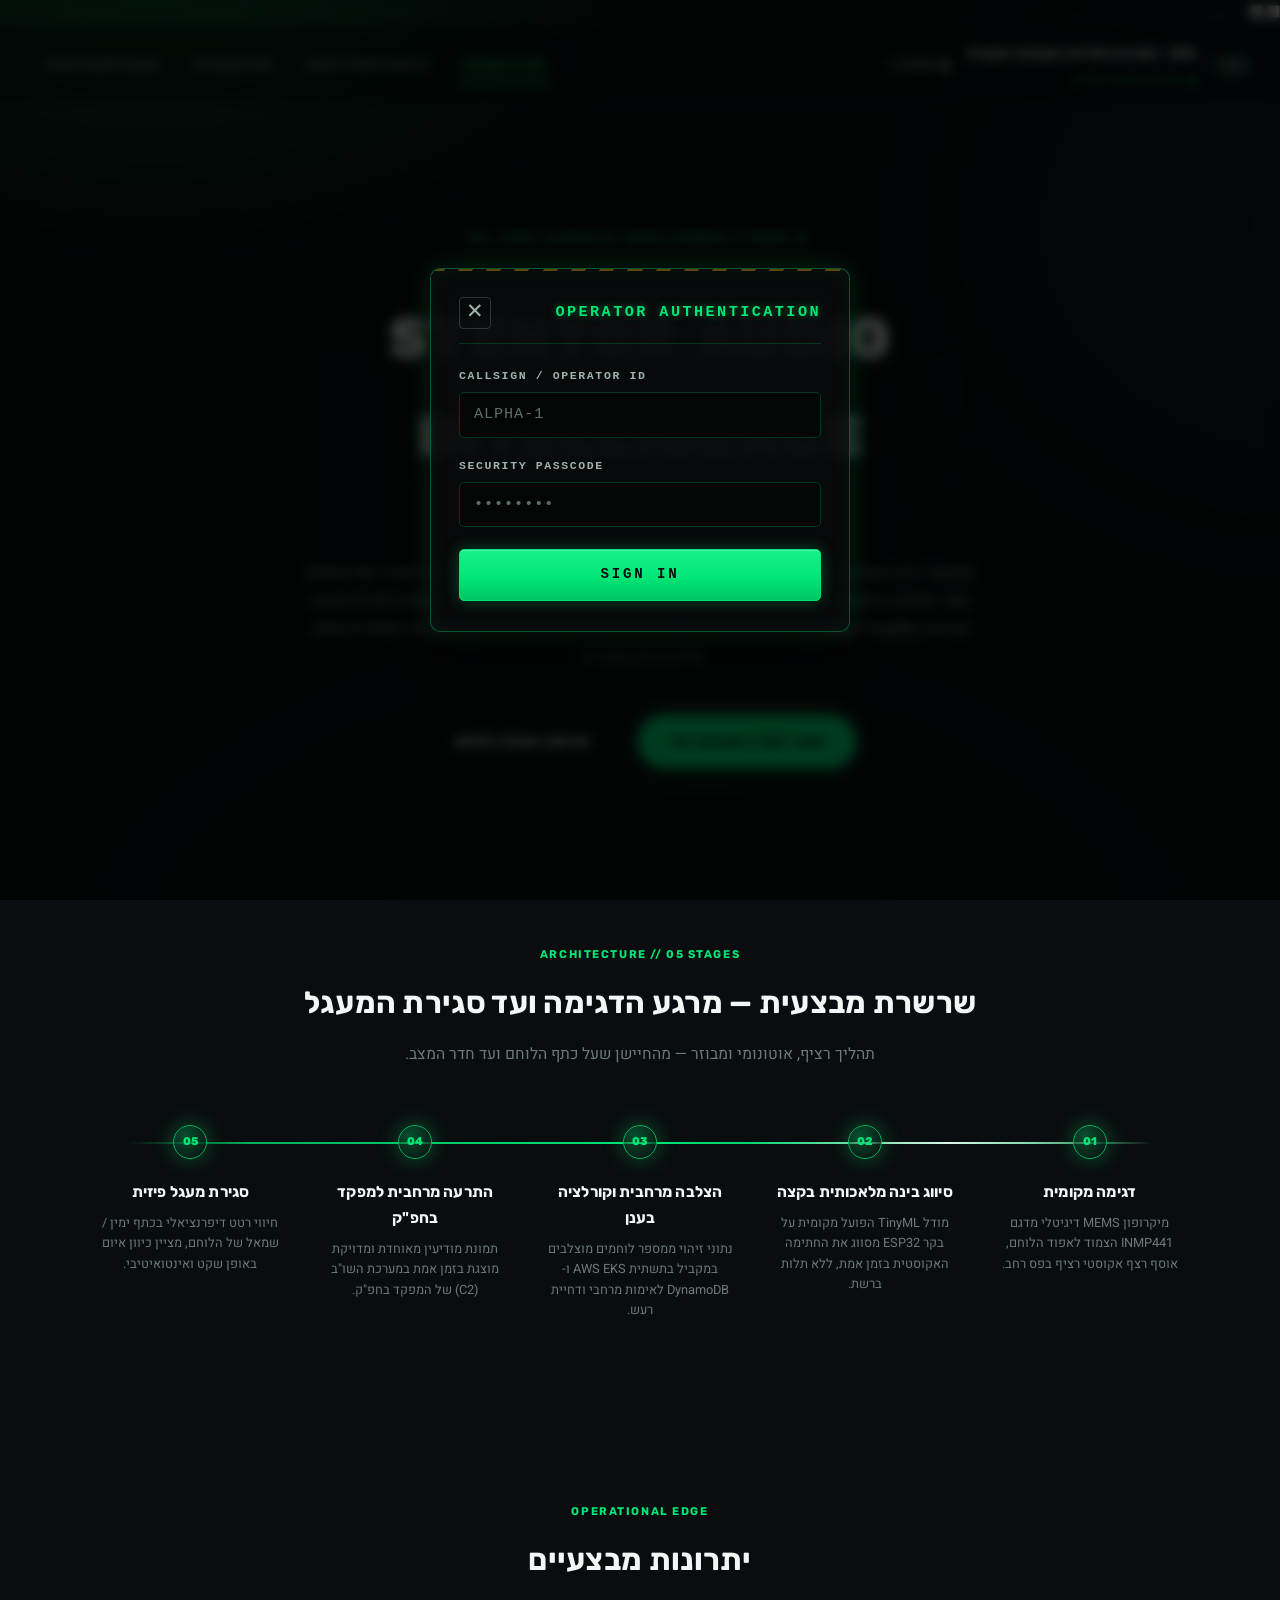
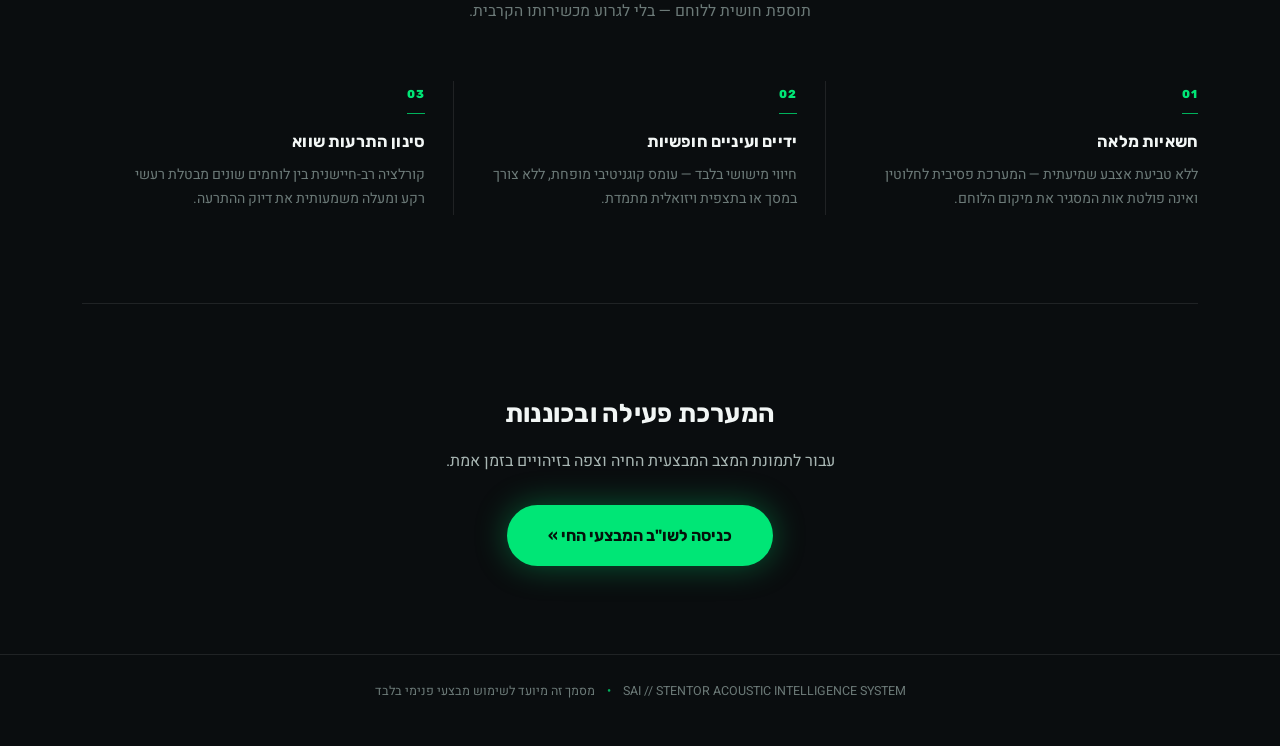
==== index.html @ 7eb7ef3a "Initial commit - SAI-WEB" ====
<!-- הצהרת סוג המסמך: מורה לדפדפן לפרש את הקובץ כ-HTML5 תקני (ולא במצב תאימות ישן) -->
<!DOCTYPE html>
<!-- תגית השורש של הדף: lang="he" מגדיר שפה עברית, dir="rtl" מגדיר כיוון כתיבה מימין לשמאל -->
<html lang="he" dir="rtl">
<!-- פתיחת ראש המסמך: מידע על הדף שאינו מוצג ישירות (קידוד, כותרת, גופנים, עיצוב) -->
<head>
<!-- קידוד תווים UTF-8: מאפשר הצגה תקינה של עברית ותווים מיוחדים -->
<meta charset="UTF-8">
<!-- התאמה למובייל: רוחב הדף שווה לרוחב המסך, ללא הגדלה ראשונית -->
<meta name="viewport" content="width=device-width, initial-scale=1.0">
<!-- כותרת הדף שמופיעה בלשונית הדפדפן -->
<title>SAI — מערכת מודיעין אקוסטי טקטית</title>
<!-- חיבור מוקדם לשרת הגופנים של גוגל: מקצר את זמן טעינת הגופנים -->
<link rel="preconnect" href="https://fonts.googleapis.com">
<!-- חיבור מוקדם לשרת קבצי הגופנים עצמם (crossorigin נדרש לגופנים) -->
<link rel="preconnect" href="https://fonts.gstatic.com" crossorigin>
<!-- טעינת הגופנים Heebo ו-Rubik במשקלים שונים מ-Google Fonts -->
<link href="https://fonts.googleapis.com/css2?family=Heebo:wght@300;400;500;700;900&family=Rubik:wght@400;500;600;700;900&display=swap" rel="stylesheet">
<!-- קישור לגיליון העיצוב הייעודי של עמוד סקירת המערכת -->
<link rel="stylesheet" href="style-index.css">
<!-- קישור לגיליון העיצוב של חלון ההתחברות (HTML ו-CSS בלבד, ללא JavaScript) -->
<link rel="stylesheet" href="style-login.css">
<!-- סגירת ראש המסמך -->
</head>
<!-- פתיחת גוף המסמך: כל התוכן הגלוי של הדף -->
<body>

<!-- תיבת הסימון המוסתרת שמחזיקה את מצב החלון; חייבת להיות ילד ישיר של body ולפני הסרגל והחלון כדי שסלקטור ~ יעבוד -->
<input type="checkbox" id="modal-toggle" class="modal-toggle" aria-label="פתיחה וסגירה של חלון אימות מפעיל">
<!-- תיבת סימון מוסתרת שנייה: מצב "מחובר"; SIGN IN מסמן אותה, וה-CSS מסתיר את החלון ואת LOGIN ומציג את תג המפעיל -->
<input type="checkbox" id="auth-state" class="auth-state" tabindex="-1" aria-hidden="true">

<!-- סרגל הפיקוד העליון: כותרת האתר עם הלוגו והניווט הראשי -->
<header class="cmd-bar">
  <!-- אזור המיתוג: לוגו ושם המערכת -->
  <div class="cmd-brand">
    <!-- תמונת הלוגו של המערכת; alt מתאר את התמונה לקוראי מסך -->
    <img src="assets/logo.png" alt="סמל SAI" class="cmd-logo">
    <!-- מעטפת הטקסט שליד הלוגו: שם המערכת ושורת הסטטוס -->
    <div class="cmd-brand-text">
      <!-- שם המערכת המלא בסרגל העליון -->
      <span class="cmd-title">SAI - מערכת מודיעין אקוסטי טקטית</span>
      <!-- שורת סטטוס המערכת: נקודה מהבהבת וטקסט מצב -->
      <span class="cmd-status">
        <!-- נקודה ירוקה מהבהבת שמסמלת מערכת פעילה; aria-hidden מסתיר אותה מקוראי מסך כי היא קישוטית -->
        <span class="pulse-dot" aria-hidden="true"></span>
        <!-- טקסט מצב המערכת שמוצג ליד הנקודה -->
        מערכת מבצעית פעילה
      <!-- סגירת שורת הסטטוס -->
      </span>
    <!-- סגירת מעטפת הטקסט -->
    </div>
    <!-- כפתור LOGIN: תווית שמקושרת לתיבת הסימון — ממוקם באזור המיתוג, משמאל ללוגו ולשם המערכת; לחיצה עליה פותחת את החלון -->
    <label for="modal-toggle" class="nav-login-btn">
      <!-- אייקון הפעלה קישוטי; מוסתר מקוראי מסך -->
      <span aria-hidden="true">◉</span>
      <!-- טקסט הכפתור -->
      LOGIN
    <!-- סגירת כפתור LOGIN -->
    </label>
    <!-- תג המפעיל המחובר: מוסתר כברירת מחדל ומוצג ב-CSS רק כש-auth-state מסומנת (אחרי SIGN IN) -->
    <span class="operator-badge"></span>
  <!-- סגירת אזור המיתוג -->
  </div>

  <!-- הניווט הראשי בין עמודי האתר; aria-label נותן לו שם לקוראי מסך -->
  <nav class="cmd-nav" aria-label="ניווט ראשי">
    <!-- קישור לעמוד סקירת המערכת; active ו-aria-current מסמנים שזה העמוד הנוכחי -->
    <a href="index.html" class="nav-link active" aria-current="page">סקירת מערכת</a>
    <!-- קישור לעמוד הוראות ההפעלה ללוחם -->
    <a href="field-manual.html" class="nav-link">הוראות הפעלה ללוחם</a>
    <!-- קישור לעמוד השו"ב המבצעי החי -->
    <a href="live-c2.html" class="nav-link">שו"ב מבצעי חי</a>
    <!-- קישור לעמוד התחקור ויומן האירועים -->
    <a href="debrief.html" class="nav-link">תחקור ויומן אירועים</a>
  <!-- סגירת הניווט הראשי -->
  </nav>
<!-- סגירת סרגל הפיקוד העליון -->
</header>

<!-- פתיחת התוכן המרכזי של העמוד -->
<main>

  <!-- אזור ההירו (הפתיחה): רקע גרדיאנט אמביינטי עם כותרת ראשית ותיאור המערכת -->
  <section class="hero">
    <!-- תגית טכנית קטנה מעל הכותרת: מסווגת את המערכת כמודיעין אקוסטי צבאי -->
    <div class="hero-tag">MIL-SPEC ACOUSTIC INTELLIGENCE // EDGE-AI</div>
    <!-- הכותרת הראשית של העמוד; הנקודה עטופה ב-span כדי לצבוע אותה בצבע הדגשה -->
    <h1 class="hero-title">STENTOR<span class="hero-title-accent">.</span>AUDIO INTELLIGENCE</h1>
    <!-- סיסמת המערכת מתחת לכותרת -->
    <p class="hero-motto">Sound Intelligence. Tactical Edge.</p>
    <!-- פסקת תיאור המערכת -->
    <p class="hero-desc">
      <!-- שורה ראשונה בתיאור: מה המערכת ומה היא מזהה -->
      סטנטור הינה מערכת מודיעין אקוסטי טקטית המותקנת על ציוד הלוחם, המבצעת זיהוי פסיבי של איומים חסרי חתימה אלקטרונית —
      <!-- שורה שנייה בתיאור: סוג האיום (רחפנים) והטכנולוגיה (TinyML) -->
      כלי טיס בלתי מאוישים (רחפנים / UAV) — באמצעות רשתות למידת מכונה זעירות (Edge TinyML) הפועלות בזמן אמת
      <!-- שורה שלישית בתיאור: יתרונות הפעולה העצמאית והחשאית -->
      ישירות על אפוד הלוחם, ללא תלות בקליטה סלולרית וללא פליטת אות מסגירה.
    <!-- סגירת פסקת התיאור -->
    </p>
    <!-- מעטפת כפתורי הפעולה של אזור ההירו -->
    <div class="hero-actions">
      <!-- כפתור ראשי: מעבר לעמוד השו"ב המבצעי החי -->
      <a href="live-c2.html" class="btn btn-primary">מעבר לשו"ב המבצעי החי</a>
      <!-- כפתור משני (שקוף): מעבר להוראות ההפעלה ללוחם -->
      <a href="field-manual.html" class="btn btn-ghost">הוראות הפעלה ללוחם</a>
    <!-- סגירת מעטפת הכפתורים -->
    </div>
  <!-- סגירת אזור ההירו -->
  </section>

  <!-- שרשרת מבצעית: ציר זרימה רציף של חמשת שלבי פעולת המערכת -->
  <section class="section pipeline-section">
    <!-- ראש המקטע: תווית, כותרת ותת-כותרת -->
    <div class="section-head">
      <!-- תווית טכנית קטנה מעל כותרת המקטע -->
      <span class="section-kicker">ARCHITECTURE // 05 STAGES</span>
      <!-- כותרת המקטע -->
      <h2 class="section-title">שרשרת מבצעית — מרגע הדגימה ועד סגירת המעגל</h2>
      <!-- תת-כותרת שמסבירה את מהות התהליך -->
      <p class="section-sub">תהליך רציף, אוטונומי ומבוזר — מהחיישן שעל כתף הלוחם ועד חדר המצב.</p>
    <!-- סגירת ראש המקטע -->
    </div>

    <!-- רשימה ממוספרת של השלבים, מעוצבת כסרט (ribbon) רציף -->
    <ol class="ribbon">
      <!-- קו הציר שעובר מאחורי כל השלבים; קישוטי ולכן מוסתר מקוראי מסך -->
      <span class="ribbon-line" aria-hidden="true"></span>

      <!-- שלב 1 בשרשרת -->
      <li class="stage">
        <!-- עיגול הצומת על הציר ובתוכו מספר השלב -->
        <span class="stage-node"><span class="stage-num">01</span></span>
        <!-- כותרת שלב 1 -->
        <h3 class="stage-title">דגימה מקומית</h3>
        <!-- תיאור שלב 1: קליטת הקול במיקרופון -->
        <p class="stage-desc">מיקרופון MEMS דיגיטלי מדגם INMP441 הצמוד לאפוד הלוחם, אוסף רצף אקוסטי רציף בפס רחב.</p>
      <!-- סגירת שלב 1 -->
      </li>

      <!-- שלב 2 בשרשרת -->
      <li class="stage">
        <!-- עיגול הצומת על הציר ובתוכו מספר השלב -->
        <span class="stage-node"><span class="stage-num">02</span></span>
        <!-- כותרת שלב 2 -->
        <h3 class="stage-title">סיווג בינה מלאכותית בקצה</h3>
        <!-- תיאור שלב 2: סיווג הקול על הבקר -->
        <p class="stage-desc">מודל TinyML הפועל מקומית על בקר ESP32 מסווג את החתימה האקוסטית בזמן אמת, ללא תלות ברשת.</p>
      <!-- סגירת שלב 2 -->
      </li>

      <!-- שלב 3 בשרשרת -->
      <li class="stage">
        <!-- עיגול הצומת על הציר ובתוכו מספר השלב -->
        <span class="stage-node"><span class="stage-num">03</span></span>
        <!-- כותרת שלב 3 -->
        <h3 class="stage-title">הצלבה מרחבית וקורלציה בענן</h3>
        <!-- תיאור שלב 3: הצלבת זיהויים מכמה לוחמים בענן -->
        <p class="stage-desc">נתוני זיהוי ממספר לוחמים מוצלבים במקביל בתשתית AWS EKS ו-DynamoDB לאימות מרחבי ודחיית רעש.</p>
      <!-- סגירת שלב 3 -->
      </li>

      <!-- שלב 4 בשרשרת -->
      <li class="stage">
        <!-- עיגול הצומת על הציר ובתוכו מספר השלב -->
        <span class="stage-node"><span class="stage-num">04</span></span>
        <!-- כותרת שלב 4 -->
        <h3 class="stage-title">התרעה מרחבית למפקד בחפ"ק</h3>
        <!-- תיאור שלב 4: הצגת התמונה במערכת השו"ב -->
        <p class="stage-desc">תמונת מודיעין מאוחדת ומדויקת מוצגת בזמן אמת במערכת השו"ב (C2) של המפקד בחפ"ק.</p>
      <!-- סגירת שלב 4 -->
      </li>

      <!-- שלב 5 בשרשרת -->
      <li class="stage">
        <!-- עיגול הצומת על הציר ובתוכו מספר השלב -->
        <span class="stage-node"><span class="stage-num">05</span></span>
        <!-- כותרת שלב 5 -->
        <h3 class="stage-title">סגירת מעגל פיזית</h3>
        <!-- תיאור שלב 5: התרעת רטט לכתף הלוחם -->
        <p class="stage-desc">חיווי רטט דיפרנציאלי בכתף ימין / שמאל של הלוחם, מציין כיוון איום באופן שקט ואינטואיטיבי.</p>
      <!-- סגירת שלב 5 -->
      </li>
    <!-- סגירת רשימת השלבים -->
    </ol>
  <!-- סגירת מקטע השרשרת המבצעית -->
  </section>

  <!-- יתרונות מבצעיים: רשימה רציפה עם קווי הפרדה, ללא כרטיסיות סגורות -->
  <section class="section advantages-section">
    <!-- ראש המקטע: תווית, כותרת ותת-כותרת -->
    <div class="section-head">
      <!-- תווית טכנית קטנה מעל כותרת המקטע -->
      <span class="section-kicker">OPERATIONAL EDGE</span>
      <!-- כותרת המקטע -->
      <h2 class="section-title">יתרונות מבצעיים</h2>
      <!-- תת-כותרת המקטע -->
      <p class="section-sub">תוספת חושית ללוחם — בלי לגרוע מכשירותו הקרבית.</p>
    <!-- סגירת ראש המקטע -->
    </div>

    <!-- רשימת היתרונות (לא ממוספרת) -->
    <ul class="adv-list">
      <!-- יתרון 1 -->
      <li class="adv-item">
        <!-- מספר היתרון כסימון חזותי; קישוטי ולכן מוסתר מקוראי מסך -->
        <span class="adv-mark" aria-hidden="true">01</span>
        <!-- מעטפת הטקסט של היתרון -->
        <div class="adv-copy">
          <!-- כותרת יתרון 1 -->
          <h3>חשאיות מלאה</h3>
          <!-- הסבר יתרון 1 -->
          <p>ללא טביעת אצבע שמיעתית — המערכת פסיבית לחלוטין ואינה פולטת אות המסגיר את מיקום הלוחם.</p>
        <!-- סגירת מעטפת הטקסט -->
        </div>
      <!-- סגירת יתרון 1 -->
      </li>

      <!-- יתרון 2 -->
      <li class="adv-item">
        <!-- מספר היתרון כסימון חזותי; קישוטי ולכן מוסתר מקוראי מסך -->
        <span class="adv-mark" aria-hidden="true">02</span>
        <!-- מעטפת הטקסט של היתרון -->
        <div class="adv-copy">
          <!-- כותרת יתרון 2 -->
          <h3>ידיים ועיניים חופשיות</h3>
          <!-- הסבר יתרון 2 -->
          <p>חיווי מישושי בלבד — עומס קוגניטיבי מופחת, ללא צורך במסך או בתצפית ויזואלית מתמדת.</p>
        <!-- סגירת מעטפת הטקסט -->
        </div>
      <!-- סגירת יתרון 2 -->
      </li>

      <!-- יתרון 3 -->
      <li class="adv-item">
        <!-- מספר היתרון כסימון חזותי; קישוטי ולכן מוסתר מקוראי מסך -->
        <span class="adv-mark" aria-hidden="true">03</span>
        <!-- מעטפת הטקסט של היתרון -->
        <div class="adv-copy">
          <!-- כותרת יתרון 3 -->
          <h3>סינון התרעות שווא</h3>
          <!-- הסבר יתרון 3 -->
          <p>קורלציה רב-חיישנית בין לוחמים שונים מבטלת רעשי רקע ומעלה משמעותית את דיוק ההתרעה.</p>
        <!-- סגירת מעטפת הטקסט -->
        </div>
      <!-- סגירת יתרון 3 -->
      </li>
    <!-- סגירת רשימת היתרונות -->
    </ul>
  <!-- סגירת מקטע היתרונות -->
  </section>

  <!-- קריאה לפעולה: ללא תיבה כבדה, רק קו זוהר ומעבר רציף -->
  <section class="section cta-section">
    <!-- מעטפת פנימית שממרכזת את תוכן הקריאה לפעולה -->
    <div class="cta-inner">
      <!-- כותרת הקריאה לפעולה -->
      <h2 class="cta-title">המערכת פעילה ובכוננות</h2>
      <!-- טקסט הסבר קצר מתחת לכותרת -->
      <p class="cta-desc">עבור לתמונת המצב המבצעית החיה וצפה בזיהויים בזמן אמת.</p>
      <!-- כפתור בולט שמוביל לעמוד השו"ב המבצעי החי -->
      <a href="live-c2.html" class="btn btn-cta">כניסה לשו"ב המבצעי החי »</a>
    <!-- סגירת המעטפת הפנימית -->
    </div>
  <!-- סגירת מקטע הקריאה לפעולה -->
  </section>

<!-- סגירת התוכן המרכזי -->
</main>

<!-- כותרת תחתונה של הדף: שם המערכת והערת סיווג -->
<footer class="cmd-footer">
  <!-- שם המערכת המלא באנגלית -->
  <span>SAI // STENTOR ACOUSTIC INTELLIGENCE SYSTEM</span>
  <!-- נקודת הפרדה חזותית בין שני הטקסטים -->
  <span class="footer-dot">•</span>
  <!-- הערת סיווג: שימוש פנימי בלבד -->
  <span>מסמך זה מיועד לשימוש מבצעי פנימי בלבד</span>
<!-- סגירת הכותרת התחתונה -->
</footer>

<!-- מעטפת החלון: מוסתרת ב-CSS, ומוצגת רק כשתיבת הסימון מסומנת -->
<div class="modal-overlay">
  <!-- רקע מטושטש לחיץ: תווית שמכסה את כל המסך — לחיצה עליה מבטלת את הסימון וסוגרת את החלון -->
  <label for="modal-toggle" class="modal-backdrop" aria-hidden="true"></label>
  <!-- תיבת הדיאלוג עצמה; role ו-aria-modal מסמנים אותה כחלון דו-שיח, aria-labelledby מקשר לכותרת -->
  <section class="modal-box" role="dialog" aria-modal="true" aria-labelledby="login-modal-title">
    <!-- ראש החלון: כותרת וכפתור סגירה באותה שורה -->
    <header class="modal-header">
      <!-- כותרת החלון -->
      <h2 id="login-modal-title" class="modal-title">OPERATOR AUTHENTICATION</h2>
      <!-- כפתור הסגירה ✕: תווית שמבטלת את סימון התיבה וכך סוגרת את החלון -->
      <label for="modal-toggle" class="modal-close" title="Close" aria-label="Close">✕</label>
    <!-- סגירת ראש החלון -->
    </header>
    <!-- טופס ההתחברות: אין בו כפתור submit, ולכן Enter לא שולח אותו והדף לא נטען מחדש -->
    <form class="modal-form" autocomplete="off">
      <!-- קבוצת השדה של אות הקריאה -->
      <div class="form-group">
        <!-- תווית השדה; for מקשר אותה לשדה -->
        <label for="login-username" class="form-label">Callsign / Operator ID</label>
        <!-- שדה אות הקריאה; required הופך את הטופס ל-:invalid כל עוד השדה ריק -->
        <input type="text" id="login-username" name="username" class="form-input" required spellcheck="false" placeholder="ALPHA-1">
      <!-- סגירת קבוצת השדה של אות הקריאה -->
      </div>
      <!-- קבוצת השדה של קוד האבטחה -->
      <div class="form-group">
        <!-- תווית השדה; for מקשר אותה לשדה -->
        <label for="login-password" class="form-label">Security Passcode</label>
        <!-- שדה הסיסמה; type="password" מסתיר את התווים, required נדרש לבדיקת התקינות ב-CSS -->
        <input type="password" id="login-password" name="password" class="form-input" required placeholder="••••••••">
      <!-- סגירת קבוצת השדה של קוד האבטחה -->
      </div>
      <!-- שורת סטטוס: הטקסט שלה נוצר ב-CSS (ממתין / מוכן) לפי תקינות הטופס -->
      <p class="login-status"></p>
      <!-- כפתור SIGN IN מדומה: תווית שמסמנת את auth-state — החלון נסגר ומצב "מחובר" נדלק; מנוטרל ב-CSS עד ששני השדות מלאים -->
      <label for="auth-state" class="modal-submit">SIGN IN</label>
    <!-- סגירת טופס ההתחברות -->
    </form>
  <!-- סגירת תיבת הדיאלוג -->
  </section>
<!-- סגירת מעטפת החלון -->
</div>

<!-- סגירת גוף המסמך -->
</body>
<!-- סגירת תגית השורש של הדף -->
</html>
---- style-index.css ----
/* ============================================================
   SAI — STENTOR AUDIO INTELLIGENCE
   סקירת מערכת — עיצוב טקטי מודרני, רקע אמביינטי וללא כרטיסיות כבדות
   ============================================================ */

:root{
  --bg-void: #0a0d0f;
  --bg-glass: rgba(255, 255, 255, 0.025);
  --hairline: rgba(255, 255, 255, 0.09);
  --neon: #00e676;
  --neon-dim: #00b25c;
  --neon-glow: rgba(0, 230, 118, 0.35);
  --cyan-glow: rgba(56, 189, 248, 0.10);
  --text-hi: #f2f6f5;
  --text-mid: #a9b7b4;
  --text-dim: #6c7a78;
  --font-head: 'Rubik', 'Heebo', sans-serif;
  --font-body: 'Heebo', 'Rubik', sans-serif;
}

*{ box-sizing: border-box; margin: 0; padding: 0; }

html{ scroll-behavior: smooth; }

/* רקע: זוהר אמביינטי רדיאלי במקום רשת קווים קשיחה */
body{
  background-color: var(--bg-void);
  background-image:
    radial-gradient(ellipse 900px 560px at 12% -8%, var(--neon-glow), transparent 60%),
    radial-gradient(ellipse 800px 620px at 105% 25%, var(--cyan-glow), transparent 60%),
    radial-gradient(ellipse 1000px 700px at 50% 115%, rgba(0, 230, 118, 0.06), transparent 65%);
  background-attachment: fixed;
  color: var(--text-mid);
  font-family: var(--font-body);
  line-height: 1.7;
  min-height: 100vh;
}

a{ color: inherit; text-decoration: none; }
h1, h2, h3{ font-family: var(--font-head); color: var(--text-hi); letter-spacing: 0.01em; }

/* ===== סרגל ניווט עליון — פס זכוכית צף ===== */

.cmd-bar{
  position: sticky;
  top: 0;
  z-index: 100;
  display: flex;
  align-items: center;
  justify-content: space-between;
  gap: 24px;
  padding: 14px 32px;
  background: rgba(10, 13, 15, 0.55);
  backdrop-filter: blur(18px) saturate(140%);
  -webkit-backdrop-filter: blur(18px) saturate(140%);
  border-bottom: 1px solid var(--hairline);
}

.cmd-brand{ display: flex; align-items: center; gap: 14px; }

.cmd-logo{
  width: 38px;
  height: 38px;
  object-fit: contain;
  filter: drop-shadow(0 0 6px var(--neon-glow));
}

.cmd-brand-text{ display: flex; flex-direction: column; gap: 4px; }

.cmd-title{
  font-family: var(--font-head);
  font-weight: 700;
  font-size: 0.94rem;
  color: var(--text-hi);
}

.cmd-status{
  display: inline-flex;
  align-items: center;
  gap: 7px;
  font-size: 0.68rem;
  font-weight: 500;
  color: var(--neon);
  text-transform: uppercase;
  letter-spacing: 0.05em;
}

.pulse-dot{
  width: 7px;
  height: 7px;
  border-radius: 50%;
  background: var(--neon);
  box-shadow: 0 0 0 0 var(--neon-glow);
  animation: pulse 1.8s infinite;
}

@keyframes pulse{
  0%   { box-shadow: 0 0 0 0 var(--neon-glow); }
  70%  { box-shadow: 0 0 0 8px rgba(0, 230, 118, 0); }
  100% { box-shadow: 0 0 0 0 rgba(0, 230, 118, 0); }
}

.cmd-nav{ display: flex; align-items: center; gap: 6px; flex-wrap: wrap; }

.nav-link{
  position: relative;
  padding: 8px 4px;
  margin: 0 10px;
  font-size: 0.85rem;
  font-weight: 500;
  color: var(--text-mid);
  transition: color 0.2s ease;
}

.nav-link::after{
  content: "";
  position: absolute;
  right: 0; left: 0; bottom: 2px;
  height: 2px;
  background: var(--neon);
  border-radius: 2px;
  transform: scaleX(0);
  transform-origin: center;
  transition: transform 0.25s ease;
  box-shadow: 0 0 8px var(--neon-glow);
}

.nav-link:hover{ color: var(--text-hi); }
.nav-link:hover::after{ transform: scaleX(0.6); }

.nav-link.active{ color: var(--neon); font-weight: 700; }
.nav-link.active::after{ transform: scaleX(1); }

/* ===== מבנה בסיס ===== */

main{ max-width: 1180px; margin: 0 auto; padding: 0 32px; }

.section{ padding: 88px 0; }

.section-head{ max-width: 680px; margin: 0 auto 56px; text-align: center; }

.section-kicker{
  display: inline-block;
  font-family: var(--font-head);
  font-size: 0.7rem;
  font-weight: 700;
  color: var(--neon);
  letter-spacing: 0.14em;
  text-transform: uppercase;
  margin-bottom: 14px;
}

.section-title{ font-size: 1.9rem; font-weight: 700; margin-bottom: 12px; }
.section-sub{ color: var(--text-dim); font-size: 0.98rem; }

/* ===== הירו — טיפוגרפיה בולטת עם סמל דהוי ברקע ===== */

.hero{
  position: relative;
  padding: 120px 0 84px;
  text-align: center;
  max-width: 860px;
  margin: 0 auto;
  overflow: hidden;
}

.hero::before{
  content: "";
  position: absolute;
  top: 50%; left: 50%;
  width: 640px; height: 640px;
  transform: translate(-50%, -50%);
  background-image: url("assets/logo.png");
  background-repeat: no-repeat;
  background-position: center;
  background-size: contain;
  opacity: 0.055;
  filter: saturate(1.4);
  pointer-events: none;
  z-index: -1;
}

.hero-tag{
  display: inline-block;
  font-family: var(--font-head);
  font-size: 0.72rem;
  font-weight: 600;
  color: var(--neon);
  letter-spacing: 0.16em;
  padding-bottom: 10px;
  margin-bottom: 30px;
  border-bottom: 1px solid var(--hairline);
}

.hero-title{
  font-size: clamp(2.2rem, 5.4vw, 3.6rem);
  font-weight: 900;
  letter-spacing: 0.01em;
  direction: ltr;
  display: inline-block;
  color: var(--text-hi);
  text-shadow: 0 0 40px rgba(0, 230, 118, 0.22);
}

.hero-title-accent{ color: var(--neon); }

.hero-motto{
  font-family: var(--font-head);
  direction: ltr;
  font-size: 1.06rem;
  font-weight: 400;
  color: var(--neon);
  letter-spacing: 0.1em;
  margin: 16px 0 30px;
}

.hero-desc{
  font-size: 1.02rem;
  color: var(--text-mid);
  max-width: 700px;
  margin: 0 auto 44px;
}

.hero-actions{ display: flex; gap: 16px; justify-content: center; flex-wrap: wrap; }

/* ===== כפתורים ===== */

.btn{
  display: inline-block;
  padding: 13px 30px;
  font-family: var(--font-head);
  font-size: 0.92rem;
  font-weight: 700;
  border-radius: 999px;
  border: 1px solid transparent;
  transition: transform 0.15s ease, box-shadow 0.15s ease, border-color 0.15s ease, color 0.15s ease;
}

.btn-primary{
  background: var(--neon);
  color: #04120a;
  box-shadow: 0 0 26px var(--neon-glow);
}

.btn-primary:hover{ transform: translateY(-2px); box-shadow: 0 0 38px var(--neon-glow); }

.btn-ghost{
  background: transparent;
  color: var(--text-hi);
  border-color: var(--hairline);
}

.btn-ghost:hover{ border-color: var(--neon-dim); color: var(--neon); }

.btn-cta{
  background: var(--neon);
  color: #04120a;
  font-size: 1rem;
  padding: 16px 40px;
  box-shadow: 0 0 32px var(--neon-glow);
}

.btn-cta:hover{ transform: translateY(-2px) scale(1.01); box-shadow: 0 0 48px var(--neon-glow); }

/* ===== שרשרת מבצעית — סרט אנרגיה זוהר במקום כרטיסיות ===== */

.ribbon{
  list-style: none;
  position: relative;
  display: flex;
  justify-content: space-between;
  gap: 8px;
}

.ribbon-line{
  position: absolute;
  top: 17px;
  right: 4%;
  left: 4%;
  height: 2px;
  background: linear-gradient(90deg, transparent, var(--neon-dim) 12%, var(--neon) 50%, var(--neon-dim) 88%, transparent);
  overflow: hidden;
  border-radius: 2px;
}

.ribbon-line::after{
  content: "";
  position: absolute;
  inset: 0;
  width: 40%;
  background: linear-gradient(90deg, transparent, rgba(255, 255, 255, 0.85), transparent);
  animation: conduit-flow 3.6s linear infinite;
}

@keyframes conduit-flow{
  from{ transform: translateX(-120%); }
  to{ transform: translateX(340%); }
}

.stage{
  flex: 1;
  display: flex;
  flex-direction: column;
  align-items: center;
  text-align: center;
  padding: 0 10px;
  position: relative;
  z-index: 1;
}

.stage-node{
  display: inline-flex;
  align-items: center;
  justify-content: center;
  width: 34px; height: 34px;
  border-radius: 50%;
  background: radial-gradient(circle at 35% 30%, rgba(0, 230, 118, 0.3), rgba(10, 13, 15, 0.95));
  border: 1px solid var(--neon-dim);
  box-shadow: 0 0 20px var(--neon-glow);
  margin-bottom: 20px;
}

.stage-num{
  font-family: var(--font-head);
  font-size: 0.7rem;
  font-weight: 800;
  color: var(--neon);
}

.stage-title{ font-size: 0.96rem; font-weight: 700; margin-bottom: 8px; }
.stage-desc{ font-size: 0.8rem; color: var(--text-dim); line-height: 1.6; max-width: 190px; }

/* ===== יתרונות מבצעיים — רשימה רציפה עם קווי הפרדה ===== */

.adv-list{
  list-style: none;
  display: grid;
  grid-template-columns: repeat(3, 1fr);
}

.adv-item{
  display: flex;
  flex-direction: column;
  align-items: flex-start;
  gap: 14px;
  padding: 4px 28px;
  text-align: right;
  border-inline-start: 1px solid var(--hairline);
}

.adv-item:first-child{ border-inline-start: none; padding-inline-start: 0; }

.adv-mark{
  font-family: var(--font-head);
  font-size: 0.72rem;
  font-weight: 800;
  color: var(--neon);
  letter-spacing: 0.08em;
  border-bottom: 1px solid var(--neon-dim);
  padding-bottom: 8px;
}

.adv-copy h3{ font-size: 1.02rem; font-weight: 700; margin-bottom: 8px; }
.adv-copy p{ font-size: 0.88rem; color: var(--text-dim); }

/* ===== קריאה לפעולה — ללא תיבה, רק קו זוהר ===== */

.cta-section{ text-align: center; border-top: 1px solid var(--hairline); }

.cta-inner{ max-width: 520px; margin: 0 auto; }

.cta-title{ font-size: 1.6rem; margin-bottom: 12px; }
.cta-desc{ color: var(--text-mid); margin-bottom: 30px; }

/* ===== פוטר ===== */

.cmd-footer{
  display: flex;
  align-items: center;
  justify-content: center;
  gap: 12px;
  padding: 26px 32px 44px;
  font-size: 0.78rem;
  color: var(--text-dim);
  text-align: center;
  flex-wrap: wrap;
  border-top: 1px solid var(--hairline);
}

.footer-dot{ color: var(--neon-dim); }

/* ===== רספונסיביות ===== */

@media (max-width: 900px){
  .adv-list{ grid-template-columns: 1fr; }
  .adv-item{ border-inline-start: none; border-top: 1px solid var(--hairline); padding: 28px 0 0; }
  .adv-item:first-child{ border-top: none; padding-top: 0; }
}

@media (max-width: 820px){
  .ribbon{ flex-direction: column; align-items: stretch; gap: 30px; }
  .ribbon-line{ top: 0; bottom: 0; right: 17px; left: auto; width: 2px; height: auto; }
  .stage{ flex-direction: row; text-align: right; align-items: flex-start; gap: 18px; padding: 0; }
  .stage-node{ margin-bottom: 0; flex: 0 0 auto; }
}

@media (max-width: 720px){
  .cmd-bar{ flex-direction: column; align-items: flex-start; gap: 14px; }
  .cmd-nav{ width: 100%; justify-content: flex-start; }
}
---- style-login.css ----
/* ============================================================
   SAI — חלון אימות מפעיל (LOGIN)
   קובץ עצמאי: נטען אחרי גיליון הסגנון של כל עמוד, ולכן עובד בכל ארבעת העמודים
   ============================================================ */


/* ---------- 1. משתני עיצוב ייעודיים לחלון ההתחברות ---------- */

/* בחירת שורש המסמך כדי שהמשתנים יהיו זמינים לכל האלמנטים בעמוד */
:root{
  /* רקע כהה עמוק — צבע הבסיס הטקטי של המערכת */
  --login-bg-void: #0a0d0f;
  /* רקע זכוכית חצי-שקוף לתיבה — מאפשר לטשטוש שמאחור לבצבץ (אפקט Glassmorphism) */
  --login-bg-glass: rgba(10, 13, 15, 0.72);
  /* רקע כהה לשדות הקלט — כהה מעט יותר מהתיבה כדי \שהשדה ייראה "שקוע" */
  --login-bg-input: rgba(4, 6, 7, 0.85);
  /* ירוק טקטי — צבע ההדגשה הראשי של המערכת */
  --login-neon: #00e676;
  /* ירוק מעומעם — לגבולות במצב רגיל, כדי לא להציף את העין */
  --login-neon-dim: rgba(0, 230, 118, 0.35);
  /* ירוק שקוף מאוד — לרקעים עדינים במצב ריחוף */
  --login-neon-faint: rgba(0, 230, 118, 0.08);
  /* זוהר ירוק — לצללים זוהרים (glow) סביב אלמנטים פעילים */
  --login-neon-glow: rgba(0, 230, 118, 0.45);
  /* ענבר אזהרה — לגבולות אזהרה עדינים ולהודעות "בתהליך" */
  --login-warn: #ffb300;
  /* ענבר שקוף — לפס האזהרה העליון ולגבולות אזהרה עדינים */
  --login-warn-dim: rgba(255, 179, 0, 0.35);
  /* אדום התראה — להודעות שגיאה ולשדות לא תקינים */
  --login-danger: #ff5252;
  /* אדום שקוף — לרקע הודעת שגיאה */
  --login-danger-faint: rgba(255, 82, 82, 0.1);
  /* טקסט בהיר — לכותרות ולטקסט שהמפעיל מקליד */
  --login-text-hi: #e8f5ee;
  /* טקסט בינוני — לתוויות השדות */
  --login-text-mid: #9fb3ab;
  /* טקסט עמום — לטקסט עזר (placeholder) */
  --login-text-dim: #5d6e68;
  /* גופן מונו-ספייס — מראה של מסוף פיקוד צבאי; כל תו באותו רוחב */
  --login-font-mono: 'Consolas', 'Cascadia Mono', 'Courier New', ui-monospace, monospace;
  /* גופן כותרות — אותו גופן כותרות של שאר האתר, לשמירה על אחידות */
  --login-font-head: 'Rubik', 'Heebo', sans-serif;
/* סגירת בלוק :root */
}


/* ---------- 2. כפתור LOGIN בסרגל הפיקוד ---------- */

/* כפתור ההתחברות בתוך הניווט; הקידומת .cmd-nav מעלה את הספציפיות מעל .nav-link של כל עמוד */
.cmd-nav .nav-login-btn{
  /* איפוס המראה המובנה של כפתור בדפדפן (בעיקר ב-Safari) */
  appearance: none;
  /* פריסה גמישה כדי למרכז את הטקסט אנכית ואופקית */
  display: inline-flex;
  /* מרכוז אנכי של תוכן הכפתור */
  align-items: center;
  /* מרכוז אופקי של תוכן הכפתור */
  justify-content: center;
  /* ריווח פנימי — גובה ורוחב נוחים ללחיצה */
  padding: 7px 18px;
  /* מרווח מהקישור האחרון בניווט — הפרדה חזותית בין ניווט לפעולה */
  margin-inline-start: 10px;
  /* רקע שקוף — הכפתור נראה כמסגרת HUD ולא כגוש צבע */
  background: transparent;
  /* גבול ירוק דק — מסמן שזה כפתור פעולה ולא קישור ניווט רגיל */
  border: 1px solid var(--login-neon);
  /* פינות כמעט חדות — מראה צבאי זוויתי */
  border-radius: 3px;
  /* טקסט בצבע ירוק טקטי */
  color: var(--login-neon);
  /* גופן מונו-ספייס — מראה של פקודת מסוף */
  font-family: var(--login-font-mono);
  /* גודל טקסט קטן ומדויק כמו תווית HUD */
  font-size: 0.78rem;
  /* משקל מודגש לקריאות גבוהה בסרגל */
  font-weight: 700;
  /* ריווח אותיות רחב — סגנון תוויות צבאיות */
  letter-spacing: 0.18em;
  /* גובה שורה אחיד כדי שהכפתור לא יקפוץ בגובה */
  line-height: 1.2;
  /* סמן יד — מסמן למשתמש שהאלמנט לחיץ */
  cursor: pointer;
  /* מניעת שבירת שורה בתוך המילה LOGIN */
  white-space: nowrap;
  /* צל זוהר עדין — הכפתור "דולק" כמו נורית מוכנות */
  box-shadow: 0 0 10px rgba(0, 230, 118, 0.15), inset 0 0 8px rgba(0, 230, 118, 0.08);
  /* מעבר חלק בין מצבים (ריחוף, לחיצה) במקום קפיצה חדה */
  transition: background-color 0.18s ease, color 0.18s ease, box-shadow 0.18s ease, transform 0.08s ease;
/* סגירת בלוק .cmd-nav .nav-login-btn */
}

/* ביטול קו התחתון המונפש שמוגדר ל-.nav-link בעמוד התחקור — לא מתאים לכפתור ממוסגר */
.cmd-nav .nav-login-btn::after{
  /* הסתרה מלאה של הפסאודו-אלמנט */
  display: none;
/* סגירת בלוק .cmd-nav .nav-login-btn::after */
}

/* מצב ריחוף על כפתור ההתחברות */
.cmd-nav .nav-login-btn:hover{
  /* מילוי ירוק מלא — משוב חזותי ברור שהכפתור מוכן ללחיצה */
  background: var(--login-neon);
  /* טקסט כהה על רקע ירוק — ניגודיות מרבית */
  color: var(--login-bg-void);
  /* שמירה על הגבול הירוק גם בריחוף (דורס את צבע הגבול של .nav-link:hover) */
  border-color: var(--login-neon);
  /* הגברת הזוהר — הכפתור "נדלק" */
  box-shadow: 0 0 18px var(--login-neon-glow);
/* סגירת בלוק .cmd-nav .nav-login-btn:hover */
}

/* מצב פוקוס מהמקלדת (Tab) — נגישות למפעיל שעובד בלי עכבר */
.cmd-nav .nav-login-btn:focus-visible{
  /* ביטול קו המתאר הברירת-מחדל של הדפדפן */
  outline: none;
  /* טבעת פוקוס ירוקה כפולה — ברורה גם על רקע כהה */
  box-shadow: 0 0 0 2px var(--login-bg-void), 0 0 0 4px var(--login-neon);
/* סגירת בלוק .cmd-nav .nav-login-btn:focus-visible */
}

/* מצב לחיצה פעילה (בזמן שהכפתור לחוץ) */
.cmd-nav .nav-login-btn:active{
  /* הקטנה קלה — תחושה פיזית של לחיצה על מתג */
  transform: scale(0.96);
  /* החלשת הזוהר — הכפתור "שוקע" */
  box-shadow: 0 0 6px var(--login-neon-glow);
/* סגירת בלוק .cmd-nav .nav-login-btn:active */
}


/* ---------- 3. שכבת הרקע (Overlay) ---------- */

/* מעטפת החלון — שכבה שמכסה את כל המסך */
.modal-overlay{
  /* מיקום קבוע ביחס לחלון הדפדפן — לא זז בגלילה */
  position: fixed;
  /* מתיחה לכל ארבעת הצדדים — כיסוי מסך מלא */
  inset: 0;
  /* שכבה עליונה מעל סרגל הפיקוד וכל תוכן העמוד */
  z-index: 1000;
  /* פריסה גמישה — הדרך הפשוטה למרכז את התיבה */
  display: flex;
  /* מרכוז אנכי של התיבה */
  align-items: center;
  /* מרכוז אופקי של התיבה */
  justify-content: center;
  /* ריווח מהשוליים — שהתיבה לא תיגע בקצות מסך צר */
  padding: 16px;
  /* רקע שחור חצי-שקוף — מעמעם את העמוד שמאחור וממקד את העין בחלון */
  background: rgba(0, 0, 0, 0.75);
  /* טשטוש העמוד שמאחור — מנתק חזותית את המפעיל מהתוכן הלא-רלוונטי */
  backdrop-filter: blur(6px);
  /* אותו טשטוש עם קידומת עבור Safari */
  -webkit-backdrop-filter: blur(6px);
  /* גלילה פנימית אם התיבה גבוהה מהמסך (טלפון במצב אופקי) */
  overflow-y: auto;
  /* הנפשת הופעה הדרגתית של הרקע בפתיחה */
  animation: login-fade-in 0.2s ease-out;
/* סגירת בלוק .modal-overlay */
}

/* כשהתכונה hidden קיימת — חובה, כי display:flex שלמעלה דורס את ההסתרה המובנית של hidden */
.modal-overlay[hidden]{
  /* הסתרה מלאה של החלון עד שה-JavaScript מסיר את hidden */
  display: none;
/* סגירת בלוק .modal-overlay[hidden] */
}


/* ---------- 4. תיבת הדיאלוג ---------- */

/* תיבת ההתחברות המרכזית */
.modal-box{
  /* מיקום יחסי — בסיס למיקום פס האזהרה העליון (::before) */
  position: relative;
  /* רוחב מלא עד לגבול המקסימלי — מתכווץ אוטומטית במסכים צרים */
  width: 100%;
  /* רוחב מקסימלי — תיבה קומפקטית וממוקדת */
  max-width: 420px;
  /* ריווח פנימי נדיב סביב התוכן */
  padding: 28px 28px 30px;
  /* רקע כהה חצי-שקוף — בסיס אפקט הזכוכית */
  background: var(--login-bg-glass);
  /* טשטוש נוסף בתוך התיבה — מחזק את מראה הזכוכית המעושנת */
  backdrop-filter: blur(14px) saturate(140%);
  /* אותו טשטוש עם קידומת עבור Safari */
  -webkit-backdrop-filter: blur(14px) saturate(140%);
  /* גבול ירוק דק — מסגרת HUD */
  border: 1px solid var(--login-neon-dim);
  /* פינות מעוגלות קלות — מודרני אך עדיין טקטי */
  border-radius: 10px;
  /* צל עמוק להרמה מהרקע + זוהר ירוק חיצוני + זוהר פנימי עדין */
  box-shadow: 0 24px 60px rgba(0, 0, 0, 0.6), 0 0 28px rgba(0, 230, 118, 0.18), inset 0 0 24px rgba(0, 230, 118, 0.05);
  /* צבע הטקסט הבסיסי בתוך התיבה */
  color: var(--login-text-mid);
  /* חיתוך פס האזהרה העליון לפי הפינות המעוגלות */
  overflow: hidden;
  /* הנפשת כניסה — התיבה עולה מעט ומופיעה */
  animation: login-rise-in 0.26s cubic-bezier(0.2, 0.8, 0.2, 1);
/* סגירת בלוק .modal-box */
}

/* פס אזהרה ענברי דק בראש התיבה — "גבול אזהרה עדין": אזור מאובטח */
.modal-box::before{
  /* פסאודו-אלמנט חייב תוכן (גם ריק) כדי להופיע */
  content: "";
  /* מיקום מוחלט ביחס לתיבה */
  position: absolute;
  /* צמוד לראש התיבה */
  top: 0;
  /* מתיחה מצד לצד */
  inset-inline: 0;
  /* פס דק מאוד */
  height: 2px;
  /* פסים אלכסוניים ענבר/שקוף — מראה סרט אזהרה צבאי */
  background: repeating-linear-gradient(135deg, var(--login-warn-dim) 0 10px, transparent 10px 20px);
/* סגירת בלוק .modal-box::before */
}


/* ---------- 5. ראש החלון ---------- */

/* שורת הכותרת וכפתור הסגירה */
.modal-header{
  /* פריסה גמישה בשורה אחת */
  display: flex;
  /* יישור אנכי של הכותרת וה-X */
  align-items: center;
  /* הכותרת בצד אחד וה-X בצד השני */
  justify-content: space-between;
  /* רווח מינימלי בין הכותרת לכפתור */
  gap: 12px;
  /* ריווח מתחת לשורה, לפני קו ההפרדה */
  padding-bottom: 14px;
  /* מרווח בין ראש החלון לטופס */
  margin-bottom: 22px;
  /* קו הפרדה ירוק דק מתחת לכותרת */
  border-bottom: 1px solid rgba(0, 230, 118, 0.18);
/* סגירת בלוק .modal-header */
}

/* כותרת החלון */
.modal-title{
  /* גופן מונו-ספייס — כותרת בסגנון מסוף */
  font-family: var(--login-font-mono);
  /* גודל בינוני — בולטת אך לא צועקת */
  font-size: 0.95rem;
  /* משקל מודגש */
  font-weight: 700;
  /* ריווח אותיות רחב — תווית צבאית */
  letter-spacing: 0.16em;
  /* צבע ירוק טקטי */
  color: var(--login-neon);
  /* זוהר טקסט עדין — מראה של מסך זרחני */
  text-shadow: 0 0 8px var(--login-neon-glow);
  /* כיוון משמאל לימין — הטקסט באנגלית, גם כשהעמוד ב-RTL */
  direction: ltr;
  /* איפוס שוליים של h2 */
  margin: 0;
/* סגירת בלוק .modal-title */
}

/* כפתור הסגירה (X) */
.modal-close{
  /* איפוס המראה המובנה של כפתור */
  appearance: none;
  /* מניעת כיווץ הכפתור כשהכותרת ארוכה */
  flex-shrink: 0;
  /* פריסה גמישה למרכוז ה-X */
  display: inline-flex;
  /* מרכוז אנכי של ה-X */
  align-items: center;
  /* מרכוז אופקי של ה-X */
  justify-content: center;
  /* רוחב קבוע — יעד לחיצה ריבועי */
  width: 32px;
  /* גובה קבוע — יעד לחיצה ריבועי */
  height: 32px;
  /* איפוס ריווח פנימי */
  padding: 0;
  /* רקע שקוף במצב רגיל */
  background: transparent;
  /* גבול אפור-ירקרק עדין */
  border: 1px solid rgba(159, 179, 171, 0.25);
  /* פינות כמעט חדות */
  border-radius: 4px;
  /* צבע ה-X — אפור בינוני, לא מתחרה בכותרת */
  color: var(--login-text-mid);
  /* גודל התו × */
  font-size: 1.3rem;
  /* גובה שורה 1 — מרכוז מדויק של התו */
  line-height: 1;
  /* סמן יד — לחיץ */
  cursor: pointer;
  /* מעבר חלק בין מצבים */
  transition: color 0.15s ease, border-color 0.15s ease, background-color 0.15s ease, transform 0.08s ease;
/* סגירת בלוק .modal-close */
}

/* ריחוף על ה-X — צבע אדום = פעולת יציאה/ביטול */
.modal-close:hover{
  /* X אדום */
  color: var(--login-danger);
  /* גבול אדום */
  border-color: var(--login-danger);
  /* רקע אדום שקוף */
  background: var(--login-danger-faint);
/* סגירת בלוק .modal-close:hover */
}

/* פוקוס מקלדת על ה-X */
.modal-close:focus-visible{
  /* ביטול קו המתאר הברירת-מחדל */
  outline: none;
  /* טבעת פוקוס ירוקה ברורה */
  box-shadow: 0 0 0 2px var(--login-neon);
/* סגירת בלוק .modal-close:focus-visible */
}

/* לחיצה על ה-X */
.modal-close:active{
  /* הקטנה קלה — תחושת לחיצה */
  transform: scale(0.92);
/* סגירת בלוק .modal-close:active */
}


/* ---------- 6. טופס ושדות קלט ---------- */

/* טופס ההתחברות */
.modal-form{
  /* פריסה אנכית של השדות */
  display: flex;
  /* כיוון עמודה — שדה מתחת לשדה */
  flex-direction: column;
  /* רווח אחיד בין השדות */
  gap: 18px;
/* סגירת בלוק .modal-form */
}

/* קבוצת תווית + שדה */
.form-group{
  /* פריסה אנכית */
  display: flex;
  /* תווית מעל השדה */
  flex-direction: column;
  /* רווח קטן בין התווית לשדה */
  gap: 7px;
/* סגירת בלוק .form-group */
}

/* תווית השדה */
.form-label{
  /* גופן מונו-ספייס — תווית בסגנון מסוף */
  font-family: var(--login-font-mono);
  /* טקסט קטן */
  font-size: 0.72rem;
  /* משקל בינוני */
  font-weight: 600;
  /* אותיות גדולות — מראה תווית צבאית */
  text-transform: uppercase;
  /* ריווח אותיות רחב */
  letter-spacing: 0.14em;
  /* צבע בינוני — פחות בולט מהטקסט המוקלד */
  color: var(--login-text-mid);
  /* כיוון משמאל לימין — התווית באנגלית */
  direction: ltr;
  /* יישור לשמאל — עקבי עם כיוון הטקסט */
  text-align: left;
/* סגירת בלוק .form-label */
}

/* שדה הקלט (שם משתמש וסיסמה) */
.form-input{
  /* איפוס המראה המובנה של שדה בדפדפן */
  appearance: none;
  /* רוחב מלא של התיבה */
  width: 100%;
  /* ריווח פנימי — שדה גבוה ונוח להקלדה */
  padding: 11px 14px;
  /* רקע כהה מאוד — השדה נראה "שקוע" */
  background: var(--login-bg-input);
  /* גבול ירוק עמום במצב רגיל */
  border: 1px solid rgba(0, 230, 118, 0.22);
  /* פינות מעוגלות קלות */
  border-radius: 5px;
  /* טקסט בהיר — המפעיל רואה בבירור מה הקליד */
  color: var(--login-text-hi);
  /* גופן מונו-ספייס — כל תו נפרד וברור (חשוב לקוד אבטחה) */
  font-family: var(--login-font-mono);
  /* גודל טקסט קריא */
  font-size: 0.95rem;
  /* ריווח אותיות קל — הבחנה ברורה בין תווים דומים */
  letter-spacing: 0.06em;
  /* גובה שורה אחיד */
  line-height: 1.4;
  /* כיוון משמאל לימין — אות קריאה וסיסמה נכתבות באנגלית ובמספרים */
  direction: ltr;
  /* יישור לשמאל — עקבי עם כיוון ההקלדה */
  text-align: left;
  /* צבע הסמן המהבהב — ירוק טקטי */
  caret-color: var(--login-neon);
  /* מעבר חלק לזוהר הפוקוס */
  transition: border-color 0.18s ease, box-shadow 0.18s ease, background-color 0.18s ease;
/* סגירת בלוק .form-input */
}

/* טקסט העזר בתוך השדה (אם יתווסף placeholder) */
.form-input::placeholder{
  /* צבע עמום — שלא יתבלבל עם טקסט אמיתי */
  color: var(--login-text-dim);
  /* אטימות מלאה — Firefox מעמעם placeholder כברירת מחדל */
  opacity: 1;
/* סגירת בלוק .form-input::placeholder */
}

/* ריחוף על השדה */
.form-input:hover{
  /* הבהרת הגבול — רמז שהשדה ניתן לעריכה */
  border-color: var(--login-neon-dim);
/* סגירת בלוק .form-input:hover */
}

/* פוקוס על השדה — המפעיל מקליד כעת */
.form-input:focus{
  /* ביטול קו המתאר הברירת-מחדל */
  outline: none;
  /* גבול ירוק מלא */
  border-color: var(--login-neon);
  /* זוהר ירוק חיצוני + טבעת דקה — השדה הפעיל "נדלק" */
  box-shadow: 0 0 0 3px rgba(0, 230, 118, 0.15), 0 0 14px var(--login-neon-glow);
  /* רקע כהה מוחלט — מקסימום ניגודיות בזמן הקלדה */
  background: var(--login-bg-void);
/* סגירת בלוק .form-input:focus */
}

/* שדה חובה שנשאר ריק אחרי שהמשתמש עזב אותו — גבול אזהרה */
.form-input:user-invalid{
  /* גבול ענבר — אזהרה עדינה, לא שגיאה קשה */
  border-color: var(--login-warn);
/* סגירת בלוק .form-input:user-invalid */
}

/* מילוי אוטומטי של הדפדפן (Chrome) — מונע רקע צהוב/תכלת שהורס את העיצוב הכהה */
.form-input:-webkit-autofill{
  /* צבע הטקסט נשאר בהיר */
  -webkit-text-fill-color: var(--login-text-hi);
  /* צל פנימי ענק בצבע הרקע — מכסה את רקע המילוי האוטומטי */
  box-shadow: 0 0 0 1000px var(--login-bg-input) inset;
  /* צבע הסמן נשמר */
  caret-color: var(--login-neon);
/* סגירת בלוק .form-input:-webkit-autofill */
}


/* ---------- 7. מיכל הודעות הסטטוס ---------- */

/* אזור המשוב הדינמי */
.login-status{
  /* ריווח פנימי — ההודעה נראית כ"תג" */
  padding: 9px 12px;
  /* פינות מעוגלות קלות */
  border-radius: 4px;
  /* פס צבע בצד ההתחלה — סימון מצב בסגנון יומן מבצעי */
  border-inline-start: 3px solid transparent;
  /* גופן מונו-ספייס — הודעת מערכת */
  font-family: var(--login-font-mono);
  /* טקסט קטן */
  font-size: 0.78rem;
  /* ריווח אותיות קל */
  letter-spacing: 0.06em;
  /* גובה שורה נוח לקריאה */
  line-height: 1.5;
  /* צבע ברירת מחדל */
  color: var(--login-text-mid);
  /* איפוס שוליים של p */
  margin: 0;
/* סגירת בלוק .login-status */
}

/* כשהמיכל ריק — לא תופס מקום בטופס */
.login-status:empty{
  /* הסתרה מלאה עד שיופיע טקסט */
  display: none;
/* סגירת בלוק .login-status:empty */
}

/* מצב שגיאה — יתווסף ב-JavaScript כ-class="login-status is-error" */
.login-status.is-error{
  /* טקסט אדום */
  color: var(--login-danger);
  /* רקע אדום שקוף */
  background: var(--login-danger-faint);
  /* פס צד אדום */
  border-inline-start-color: var(--login-danger);
/* סגירת בלוק .login-status.is-error */
}

/* מצב בתהליך אימות — ענבר */
.login-status.is-pending{
  /* טקסט ענבר */
  color: var(--login-warn);
  /* רקע ענבר שקוף */
  background: rgba(255, 179, 0, 0.08);
  /* פס צד ענבר */
  border-inline-start-color: var(--login-warn);
/* סגירת בלוק .login-status.is-pending */
}

/* מצב הצלחה — ירוק */
.login-status.is-success{
  /* טקסט ירוק */
  color: var(--login-neon);
  /* רקע ירוק שקוף */
  background: var(--login-neon-faint);
  /* פס צד ירוק */
  border-inline-start-color: var(--login-neon);
/* סגירת בלוק .login-status.is-success */
}


/* ---------- 8. כפתור Sign In ---------- */

/* כפתור ההתחברות; הקידומת .modal-form דורסת את .btn/.btn-primary של עמוד הבית */
.modal-form .modal-submit{
  /* איפוס המראה המובנה של כפתור */
  appearance: none;
  /* פריסה גמישה למרכוז הטקסט */
  display: flex;
  /* מרכוז אנכי */
  align-items: center;
  /* מרכוז אופקי */
  justify-content: center;
  /* רוחב מלא — יעד לחיצה גדול וברור */
  width: 100%;
  /* מרווח קטן מעל — הפרדה מהשדות */
  margin-top: 4px;
  /* ריווח פנימי — כפתור גבוה */
  padding: 13px 20px;
  /* מעבר צבע ירוק בהיר→ירוק כהה — נפח עדין */
  background: linear-gradient(180deg, #19f08a 0%, var(--login-neon) 55%, #00c463 100%);
  /* גבול ירוק */
  border: 1px solid var(--login-neon);
  /* פינות מעוגלות קלות */
  border-radius: 5px;
  /* טקסט כהה על ירוק — ניגודיות מרבית */
  color: var(--login-bg-void);
  /* גופן מונו-ספייס — פקודת HUD */
  font-family: var(--login-font-mono);
  /* גודל טקסט */
  font-size: 0.88rem;
  /* משקל מודגש מאוד */
  font-weight: 800;
  /* אותיות גדולות */
  text-transform: uppercase;
  /* ריווח אותיות רחב */
  letter-spacing: 0.2em;
  /* סמן יד */
  cursor: pointer;
  /* זוהר ירוק — הכפתור הראשי "דולק" */
  box-shadow: 0 0 16px rgba(0, 230, 118, 0.3), inset 0 1px 0 rgba(255, 255, 255, 0.25);
  /* מעבר חלק בין מצבים */
  transition: box-shadow 0.18s ease, transform 0.08s ease, filter 0.18s ease;
/* סגירת בלוק .modal-form .modal-submit */
}

/* ריחוף על Sign In */
.modal-form .modal-submit:hover{
  /* הבהרה קלה של כל הכפתור */
  filter: brightness(1.08);
  /* הגברת הזוהר */
  box-shadow: 0 0 28px var(--login-neon-glow), inset 0 1px 0 rgba(255, 255, 255, 0.3);
  /* הרמה קלה — תחושת מוכנות */
  transform: translateY(-1px);
/* סגירת בלוק .modal-form .modal-submit:hover */
}

/* לחיצה על Sign In */
.modal-form .modal-submit:active{
  /* שקיעה למטה — תחושת לחיצה פיזית */
  transform: translateY(1px);
  /* החשכה קלה */
  filter: brightness(0.92);
  /* זוהר מוחלש וצל פנימי — הכפתור "נלחץ פנימה" */
  box-shadow: 0 0 8px var(--login-neon-glow), inset 0 2px 6px rgba(0, 0, 0, 0.35);
/* סגירת בלוק .modal-form .modal-submit:active */
}

/* פוקוס מקלדת על Sign In */
.modal-form .modal-submit:focus-visible{
  /* ביטול קו המתאר הברירת-מחדל */
  outline: none;
  /* טבעת כהה ואז ירוקה — נראית גם על הכפתור הירוק */
  box-shadow: 0 0 0 2px var(--login-bg-void), 0 0 0 4px var(--login-neon), 0 0 20px var(--login-neon-glow);
/* סגירת בלוק .modal-form .modal-submit:focus-visible */
}

/* כפתור מושבת — ל-JavaScript שינטרל אותו בזמן "אימות" */
.modal-form .modal-submit:disabled{
  /* סמן "המתן" — מסמן שהמערכת עובדת */
  cursor: progress;
  /* עמעום — הכפתור לא זמין */
  opacity: 0.55;
  /* ביטול הרמה/שקיעה */
  transform: none;
  /* ביטול ההבהרה */
  filter: none;
  /* ביטול הזוהר */
  box-shadow: none;
/* סגירת בלוק .modal-form .modal-submit:disabled */
}


/* ---------- 9. הנפשות ---------- */

/* הנפשת הופעה הדרגתית לשכבת הרקע */
@keyframes login-fade-in{
  /* התחלה: נקודת הפתיחה של ההנפשה */
  from{
    /* שקוף לגמרי ברגע הפתיחה */
    opacity: 0;
  /* סגירת בלוק from */
  }
  /* סיום: נקודת הסיום של ההנפשה */
  to{
    /* נראה לגמרי בסיום ההנפשה */
    opacity: 1;
  /* סגירת בלוק to */
  }
/* סגירת בלוק @keyframes login-fade-in */
}

/* הנפשת כניסה לתיבה: עולה מלמטה ומתבהרת */
@keyframes login-rise-in{
  /* התחלה: נקודת הפתיחה של כניסת התיבה */
  from{
    /* התיבה שקופה לגמרי בפתיחה */
    opacity: 0;
    /* התיבה נמוכה ב-12 פיקסלים וקטנה מעט — ממנה היא "עולה" */
    transform: translateY(12px) scale(0.98);
  /* סגירת בלוק from */
  }
  /* סיום: נקודת הסיום של כניסת התיבה */
  to{
    /* התיבה נראית לגמרי בסיום */
    opacity: 1;
    /* התיבה במקומה הסופי ובגודל מלא */
    transform: translateY(0) scale(1);
  /* סגירת בלוק to */
  }
/* סגירת בלוק @keyframes login-rise-in */
}


/* ---------- 10. התאמות סביבה ---------- */

/* דפדפן שלא תומך בטשטוש רקע — מגבירים אטימות כדי שהטקסט יישאר קריא */
@supports not ((backdrop-filter: blur(1px)) or (-webkit-backdrop-filter: blur(1px))){
  /* שכבת הרקע בלי טשטוש */
  .modal-overlay{
    /* רקע כהה יותר שמפצה על היעדר הטשטוש */
    background: rgba(0, 0, 0, 0.88);
  /* סגירת בלוק .modal-overlay */
  }
  /* התיבה בלי טשטוש */
  .modal-box{
    /* רקע כמעט אטום במקום זכוכית */
    background: rgba(10, 13, 15, 0.97);
  /* סגירת בלוק .modal-box */
  }
/* סגירת בלוק @supports not ((backdrop-filter: blur(1px)) or (-webkit-backdrop-filter: blur(1px))) */
}

/* מסכים צרים (טלפון) */
@media (max-width: 480px){
  /* התיבה בטלפון */
  .modal-box{
    /* ריווח פנימי קטן יותר — יותר מקום לשדות */
    padding: 22px 18px 24px;
  /* סגירת בלוק .modal-box */
  }
  /* הכותרת בטלפון */
  .modal-title{
    /* כותרת קטנה יותר כדי שתיכנס בשורה אחת ליד ה-X */
    font-size: 0.82rem;
    /* ריווח אותיות מצומצם */
    letter-spacing: 0.1em;
  /* סגירת בלוק .modal-title */
  }
  /* כפתור LOGIN בטלפון */
  .cmd-nav .nav-login-btn{
    /* ביטול המרווח הצדדי — הניווט נשבר לשורות */
    margin-inline-start: 0;
  /* סגירת בלוק .cmd-nav .nav-login-btn */
  }
/* סגירת בלוק @media (max-width: 480px) */
}

/* משתמש שביקש להפחית תנועה במערכת ההפעלה */
@media (prefers-reduced-motion: reduce){
  /* כל רכיבי החלון והכפתור */
  .modal-overlay,
  /* תיבת הדיאלוג */
  .modal-box,
  /* כפתור LOGIN */
  .cmd-nav .nav-login-btn,
  /* כפתור הסגירה */
  .modal-close,
  /* כפתור Sign In */
  .modal-form .modal-submit,
  /* שדות הקלט */
  .form-input{
    /* ביטול הנפשות הכניסה */
    animation: none;
    /* ביטול מעברי המצב */
    transition: none;
  /* סגירת בלוק ביטול התנועה המשותף לכל רכיבי החלון */
  }
/* סגירת בלוק @media (prefers-reduced-motion: reduce) */
}
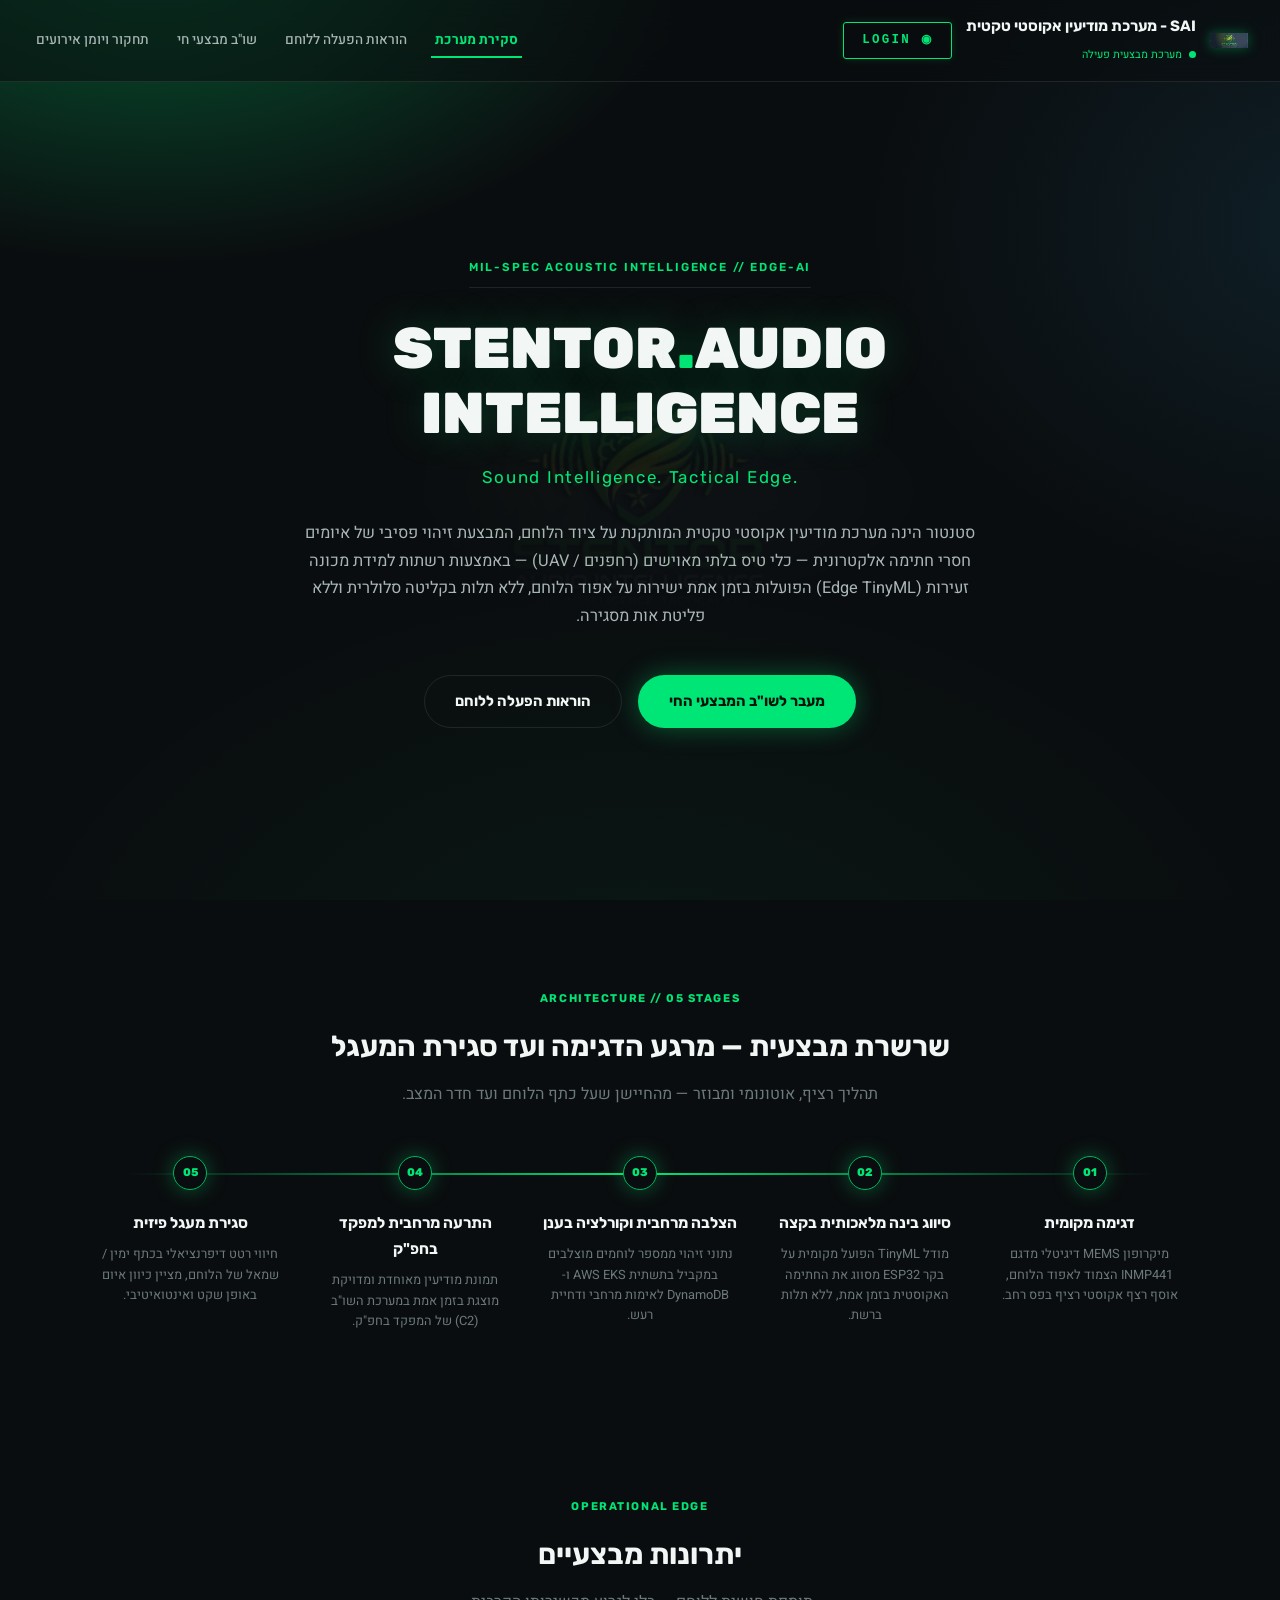
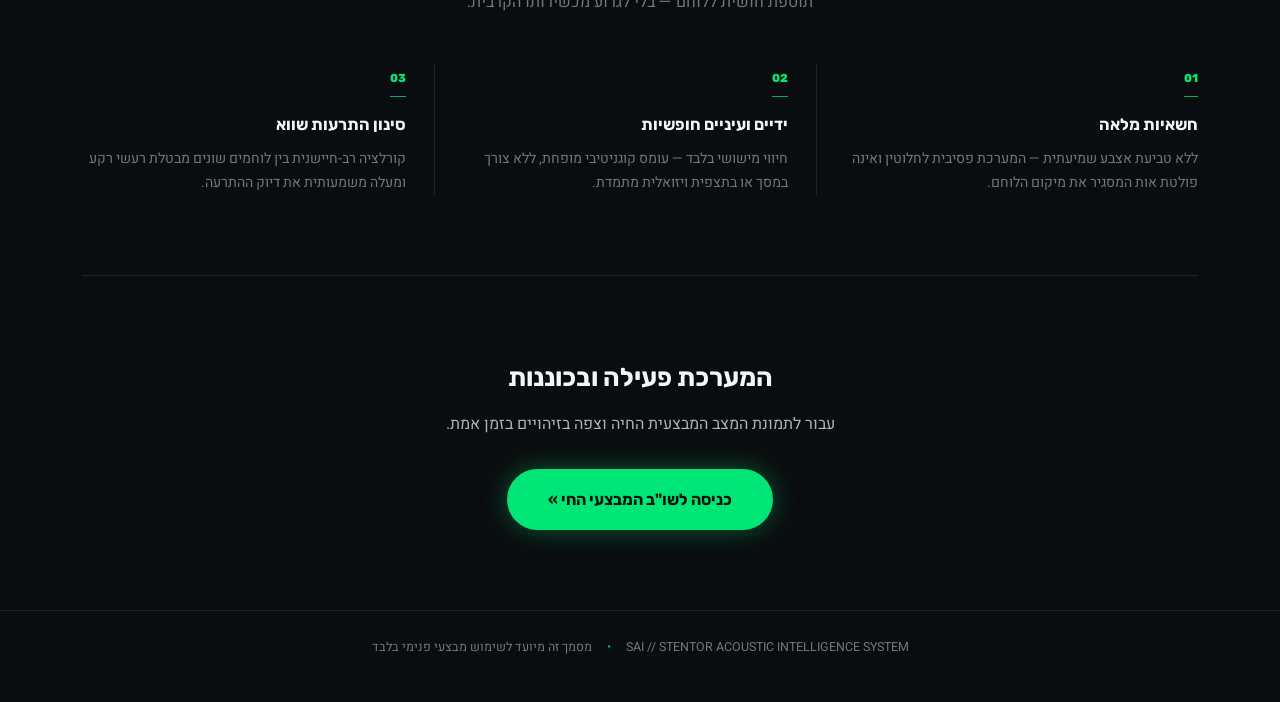
==== commit bf38edb5: "Make the web to KISS" ====
--- a/index.html
+++ b/index.html
@@ -1,329 +1,263 @@
-<!-- הצהרת סוג המסמך: מורה לדפדפן לפרש את הקובץ כ-HTML5 תקני (ולא במצב תאימות ישן) -->
+<!-- הצהרה שזה מסמך HTML5 -->
 <!DOCTYPE html>
-<!-- תגית השורש של הדף: lang="he" מגדיר שפה עברית, dir="rtl" מגדיר כיוון כתיבה מימין לשמאל -->
+<!-- שורש הדף: שפה עברית וכיוון מימין לשמאל -->
 <html lang="he" dir="rtl">
-<!-- פתיחת ראש המסמך: מידע על הדף שאינו מוצג ישירות (קידוד, כותרת, גופנים, עיצוב) -->
+<!-- ראש המסמך: הגדרות שלא מוצגות בדף -->
 <head>
-<!-- קידוד תווים UTF-8: מאפשר הצגה תקינה של עברית ותווים מיוחדים -->
+<!-- קידוד תווים שתומך בעברית -->
 <meta charset="UTF-8">
-<!-- התאמה למובייל: רוחב הדף שווה לרוחב המסך, ללא הגדלה ראשונית -->
+<!-- התאמת רוחב הדף למסך הטלפון -->
 <meta name="viewport" content="width=device-width, initial-scale=1.0">
-<!-- כותרת הדף שמופיעה בלשונית הדפדפן -->
+<!-- הכותרת שמופיעה בלשונית הדפדפן -->
 <title>SAI — מערכת מודיעין אקוסטי טקטית</title>
-<!-- חיבור מוקדם לשרת הגופנים של גוגל: מקצר את זמן טעינת הגופנים -->
-<link rel="preconnect" href="https://fonts.googleapis.com">
-<!-- חיבור מוקדם לשרת קבצי הגופנים עצמם (crossorigin נדרש לגופנים) -->
-<link rel="preconnect" href="https://fonts.gstatic.com" crossorigin>
-<!-- טעינת הגופנים Heebo ו-Rubik במשקלים שונים מ-Google Fonts -->
+<!-- טעינת הגופנים Heebo ו-Rubik מגוגל -->
 <link href="https://fonts.googleapis.com/css2?family=Heebo:wght@300;400;500;700;900&family=Rubik:wght@400;500;600;700;900&display=swap" rel="stylesheet">
-<!-- קישור לגיליון העיצוב הייעודי של עמוד סקירת המערכת -->
+<!-- קובץ העיצוב של העמוד הזה -->
 <link rel="stylesheet" href="style-index.css">
-<!-- קישור לגיליון העיצוב של חלון ההתחברות (HTML ו-CSS בלבד, ללא JavaScript) -->
-<link rel="stylesheet" href="style-login.css">
-<!-- סגירת ראש המסמך -->
+<!-- סוף ראש המסמך -->
 </head>
-<!-- פתיחת גוף המסמך: כל התוכן הגלוי של הדף -->
+<!-- גוף הדף: כל מה שמוצג -->
 <body>
 
-<!-- תיבת הסימון המוסתרת שמחזיקה את מצב החלון; חייבת להיות ילד ישיר של body ולפני הסרגל והחלון כדי שסלקטור ~ יעבוד -->
-<input type="checkbox" id="modal-toggle" class="modal-toggle" aria-label="פתיחה וסגירה של חלון אימות מפעיל">
-<!-- תיבת סימון מוסתרת שנייה: מצב "מחובר"; SIGN IN מסמן אותה, וה-CSS מסתיר את החלון ואת LOGIN ומציג את תג המפעיל -->
-<input type="checkbox" id="auth-state" class="auth-state" tabindex="-1" aria-hidden="true">
-
-<!-- סרגל הפיקוד העליון: כותרת האתר עם הלוגו והניווט הראשי -->
+<!-- תיבת סימון מוסתרת: מסומנת = חלון ההתחברות פתוח -->
+<input type="checkbox" id="modal-toggle" class="modal-toggle">
+<!-- תיבת סימון מוסתרת: מסומנת = המשתמש מחובר -->
+<input type="checkbox" id="auth-state" class="auth-state">
+
+<!-- הסרגל העליון -->
 <header class="cmd-bar">
-  <!-- אזור המיתוג: לוגו ושם המערכת -->
+  <!-- אזור המיתוג -->
   <div class="cmd-brand">
-    <!-- תמונת הלוגו של המערכת; alt מתאר את התמונה לקוראי מסך -->
+    <!-- הלוגו -->
     <img src="assets/logo.png" alt="סמל SAI" class="cmd-logo">
-    <!-- מעטפת הטקסט שליד הלוגו: שם המערכת ושורת הסטטוס -->
-    <div class="cmd-brand-text">
-      <!-- שם המערכת המלא בסרגל העליון -->
+    <!-- מעטפת השם והסטטוס -->
+    <div>
+      <!-- שם המערכת -->
       <span class="cmd-title">SAI - מערכת מודיעין אקוסטי טקטית</span>
-      <!-- שורת סטטוס המערכת: נקודה מהבהבת וטקסט מצב -->
-      <span class="cmd-status">
-        <!-- נקודה ירוקה מהבהבת שמסמלת מערכת פעילה; aria-hidden מסתיר אותה מקוראי מסך כי היא קישוטית -->
-        <span class="pulse-dot" aria-hidden="true"></span>
-        <!-- טקסט מצב המערכת שמוצג ליד הנקודה -->
-        מערכת מבצעית פעילה
-      <!-- סגירת שורת הסטטוס -->
-      </span>
-    <!-- סגירת מעטפת הטקסט -->
-    </div>
-    <!-- כפתור LOGIN: תווית שמקושרת לתיבת הסימון — ממוקם באזור המיתוג, משמאל ללוגו ולשם המערכת; לחיצה עליה פותחת את החלון -->
-    <label for="modal-toggle" class="nav-login-btn">
-      <!-- אייקון הפעלה קישוטי; מוסתר מקוראי מסך -->
-      <span aria-hidden="true">◉</span>
-      <!-- טקסט הכפתור -->
-      LOGIN
-    <!-- סגירת כפתור LOGIN -->
-    </label>
-    <!-- תג המפעיל המחובר: מוסתר כברירת מחדל ומוצג ב-CSS רק כש-auth-state מסומנת (אחרי SIGN IN) -->
-    <span class="operator-badge"></span>
-  <!-- סגירת אזור המיתוג -->
+      <!-- שורת סטטוס עם נקודה מהבהבת -->
+      <span class="cmd-status"><span class="pulse-dot"></span>מערכת מבצעית פעילה</span>
+    <!-- סוף המעטפת -->
+    </div>
+    <!-- כפתור LOGIN: לחיצה על התווית מסמנת את modal-toggle ופותחת את החלון -->
+    <label for="modal-toggle" class="nav-login-btn">◉ LOGIN</label>
+    <!-- תג "מחובר" שמופיע רק אחרי SIGN IN -->
+    <span class="operator-badge">● OPERATOR ONLINE</span>
+  <!-- סוף אזור המיתוג -->
   </div>
-
-  <!-- הניווט הראשי בין עמודי האתר; aria-label נותן לו שם לקוראי מסך -->
-  <nav class="cmd-nav" aria-label="ניווט ראשי">
-    <!-- קישור לעמוד סקירת המערכת; active ו-aria-current מסמנים שזה העמוד הנוכחי -->
-    <a href="index.html" class="nav-link active" aria-current="page">סקירת מערכת</a>
-    <!-- קישור לעמוד הוראות ההפעלה ללוחם -->
-    <a href="field-manual.html" class="nav-link">הוראות הפעלה ללוחם</a>
-    <!-- קישור לעמוד השו"ב המבצעי החי -->
-    <a href="live-c2.html" class="nav-link">שו"ב מבצעי חי</a>
-    <!-- קישור לעמוד התחקור ויומן האירועים -->
-    <a href="debrief.html" class="nav-link">תחקור ויומן אירועים</a>
-  <!-- סגירת הניווט הראשי -->
+  <!-- הניווט הראשי -->
+  <nav class="cmd-nav">
+    <!-- קישור לעמוד הזה (active = העמוד הנוכחי) -->
+    <a href="index.html" class="active">סקירת מערכת</a>
+    <!-- קישור להוראות ההפעלה -->
+    <a href="field-manual.html">הוראות הפעלה ללוחם</a>
+    <!-- קישור לשו"ב החי -->
+    <a href="live-c2.html">שו"ב מבצעי חי</a>
+    <!-- קישור לתחקור -->
+    <a href="debrief.html">תחקור ויומן אירועים</a>
+  <!-- סוף הניווט -->
   </nav>
-<!-- סגירת סרגל הפיקוד העליון -->
+<!-- סוף הסרגל העליון -->
 </header>
 
-<!-- פתיחת התוכן המרכזי של העמוד -->
+<!-- התוכן המרכזי -->
 <main>
 
-  <!-- אזור ההירו (הפתיחה): רקע גרדיאנט אמביינטי עם כותרת ראשית ותיאור המערכת -->
+  <!-- אזור הפתיחה (Hero) -->
   <section class="hero">
-    <!-- תגית טכנית קטנה מעל הכותרת: מסווגת את המערכת כמודיעין אקוסטי צבאי -->
-    <div class="hero-tag">MIL-SPEC ACOUSTIC INTELLIGENCE // EDGE-AI</div>
-    <!-- הכותרת הראשית של העמוד; הנקודה עטופה ב-span כדי לצבוע אותה בצבע הדגשה -->
-    <h1 class="hero-title">STENTOR<span class="hero-title-accent">.</span>AUDIO INTELLIGENCE</h1>
-    <!-- סיסמת המערכת מתחת לכותרת -->
+    <!-- תגית קטנה מעל הכותרת -->
+    <p class="hero-tag">MIL-SPEC ACOUSTIC INTELLIGENCE // EDGE-AI</p>
+    <!-- הכותרת הראשית; הנקודה צבועה בירוק -->
+    <h1 class="hero-title">STENTOR<span class="accent">.</span>AUDIO INTELLIGENCE</h1>
+    <!-- סיסמת המערכת -->
     <p class="hero-motto">Sound Intelligence. Tactical Edge.</p>
-    <!-- פסקת תיאור המערכת -->
-    <p class="hero-desc">
-      <!-- שורה ראשונה בתיאור: מה המערכת ומה היא מזהה -->
-      סטנטור הינה מערכת מודיעין אקוסטי טקטית המותקנת על ציוד הלוחם, המבצעת זיהוי פסיבי של איומים חסרי חתימה אלקטרונית —
-      <!-- שורה שנייה בתיאור: סוג האיום (רחפנים) והטכנולוגיה (TinyML) -->
-      כלי טיס בלתי מאוישים (רחפנים / UAV) — באמצעות רשתות למידת מכונה זעירות (Edge TinyML) הפועלות בזמן אמת
-      <!-- שורה שלישית בתיאור: יתרונות הפעולה העצמאית והחשאית -->
-      ישירות על אפוד הלוחם, ללא תלות בקליטה סלולרית וללא פליטת אות מסגירה.
-    <!-- סגירת פסקת התיאור -->
-    </p>
-    <!-- מעטפת כפתורי הפעולה של אזור ההירו -->
+    <!-- תיאור המערכת -->
+    <p class="hero-desc">סטנטור הינה מערכת מודיעין אקוסטי טקטית המותקנת על ציוד הלוחם, המבצעת זיהוי פסיבי של איומים חסרי חתימה אלקטרונית — כלי טיס בלתי מאוישים (רחפנים / UAV) — באמצעות רשתות למידת מכונה זעירות (Edge TinyML) הפועלות בזמן אמת ישירות על אפוד הלוחם, ללא תלות בקליטה סלולרית וללא פליטת אות מסגירה.</p>
+    <!-- מעטפת הכפתורים -->
     <div class="hero-actions">
-      <!-- כפתור ראשי: מעבר לעמוד השו"ב המבצעי החי -->
+      <!-- כפתור ירוק לשו"ב החי -->
       <a href="live-c2.html" class="btn btn-primary">מעבר לשו"ב המבצעי החי</a>
-      <!-- כפתור משני (שקוף): מעבר להוראות ההפעלה ללוחם -->
+      <!-- כפתור שקוף להוראות ההפעלה -->
       <a href="field-manual.html" class="btn btn-ghost">הוראות הפעלה ללוחם</a>
-    <!-- סגירת מעטפת הכפתורים -->
-    </div>
-  <!-- סגירת אזור ההירו -->
-  </section>
-
-  <!-- שרשרת מבצעית: ציר זרימה רציף של חמשת שלבי פעולת המערכת -->
-  <section class="section pipeline-section">
-    <!-- ראש המקטע: תווית, כותרת ותת-כותרת -->
+    <!-- סוף מעטפת הכפתורים -->
+    </div>
+  <!-- סוף אזור הפתיחה -->
+  </section>
+
+  <!-- מקטע השרשרת המבצעית: חמשת שלבי הפעולה -->
+  <section class="section">
+    <!-- ראש המקטע -->
     <div class="section-head">
-      <!-- תווית טכנית קטנה מעל כותרת המקטע -->
+      <!-- תווית קטנה -->
       <span class="section-kicker">ARCHITECTURE // 05 STAGES</span>
       <!-- כותרת המקטע -->
       <h2 class="section-title">שרשרת מבצעית — מרגע הדגימה ועד סגירת המעגל</h2>
-      <!-- תת-כותרת שמסבירה את מהות התהליך -->
+      <!-- משפט הסבר -->
       <p class="section-sub">תהליך רציף, אוטונומי ומבוזר — מהחיישן שעל כתף הלוחם ועד חדר המצב.</p>
-    <!-- סגירת ראש המקטע -->
-    </div>
-
-    <!-- רשימה ממוספרת של השלבים, מעוצבת כסרט (ribbon) רציף -->
+    <!-- סוף ראש המקטע -->
+    </div>
+    <!-- רשימה ממוספרת של השלבים, עם קו ירוק שעובר מאחוריהם -->
     <ol class="ribbon">
-      <!-- קו הציר שעובר מאחורי כל השלבים; קישוטי ולכן מוסתר מקוראי מסך -->
-      <span class="ribbon-line" aria-hidden="true"></span>
-
-      <!-- שלב 1 בשרשרת -->
-      <li class="stage">
-        <!-- עיגול הצומת על הציר ובתוכו מספר השלב -->
-        <span class="stage-node"><span class="stage-num">01</span></span>
-        <!-- כותרת שלב 1 -->
-        <h3 class="stage-title">דגימה מקומית</h3>
-        <!-- תיאור שלב 1: קליטת הקול במיקרופון -->
-        <p class="stage-desc">מיקרופון MEMS דיגיטלי מדגם INMP441 הצמוד לאפוד הלוחם, אוסף רצף אקוסטי רציף בפס רחב.</p>
-      <!-- סגירת שלב 1 -->
-      </li>
-
-      <!-- שלב 2 בשרשרת -->
-      <li class="stage">
-        <!-- עיגול הצומת על הציר ובתוכו מספר השלב -->
-        <span class="stage-node"><span class="stage-num">02</span></span>
-        <!-- כותרת שלב 2 -->
-        <h3 class="stage-title">סיווג בינה מלאכותית בקצה</h3>
-        <!-- תיאור שלב 2: סיווג הקול על הבקר -->
-        <p class="stage-desc">מודל TinyML הפועל מקומית על בקר ESP32 מסווג את החתימה האקוסטית בזמן אמת, ללא תלות ברשת.</p>
-      <!-- סגירת שלב 2 -->
-      </li>
-
-      <!-- שלב 3 בשרשרת -->
-      <li class="stage">
-        <!-- עיגול הצומת על הציר ובתוכו מספר השלב -->
-        <span class="stage-node"><span class="stage-num">03</span></span>
-        <!-- כותרת שלב 3 -->
-        <h3 class="stage-title">הצלבה מרחבית וקורלציה בענן</h3>
-        <!-- תיאור שלב 3: הצלבת זיהויים מכמה לוחמים בענן -->
-        <p class="stage-desc">נתוני זיהוי ממספר לוחמים מוצלבים במקביל בתשתית AWS EKS ו-DynamoDB לאימות מרחבי ודחיית רעש.</p>
-      <!-- סגירת שלב 3 -->
-      </li>
-
-      <!-- שלב 4 בשרשרת -->
-      <li class="stage">
-        <!-- עיגול הצומת על הציר ובתוכו מספר השלב -->
-        <span class="stage-node"><span class="stage-num">04</span></span>
-        <!-- כותרת שלב 4 -->
-        <h3 class="stage-title">התרעה מרחבית למפקד בחפ"ק</h3>
-        <!-- תיאור שלב 4: הצגת התמונה במערכת השו"ב -->
-        <p class="stage-desc">תמונת מודיעין מאוחדת ומדויקת מוצגת בזמן אמת במערכת השו"ב (C2) של המפקד בחפ"ק.</p>
-      <!-- סגירת שלב 4 -->
-      </li>
-
-      <!-- שלב 5 בשרשרת -->
-      <li class="stage">
-        <!-- עיגול הצומת על הציר ובתוכו מספר השלב -->
-        <span class="stage-node"><span class="stage-num">05</span></span>
-        <!-- כותרת שלב 5 -->
-        <h3 class="stage-title">סגירת מעגל פיזית</h3>
-        <!-- תיאור שלב 5: התרעת רטט לכתף הלוחם -->
-        <p class="stage-desc">חיווי רטט דיפרנציאלי בכתף ימין / שמאל של הלוחם, מציין כיוון איום באופן שקט ואינטואיטיבי.</p>
-      <!-- סגירת שלב 5 -->
-      </li>
-    <!-- סגירת רשימת השלבים -->
+      <!-- שלב 1 -->
+      <li class="stage">
+        <!-- עיגול עם מספר השלב -->
+        <span class="stage-node">01</span>
+        <!-- כותרת השלב -->
+        <h3>דגימה מקומית</h3>
+        <!-- הסבר השלב -->
+        <p>מיקרופון MEMS דיגיטלי מדגם INMP441 הצמוד לאפוד הלוחם, אוסף רצף אקוסטי רציף בפס רחב.</p>
+      <!-- סוף שלב 1 -->
+      </li>
+      <!-- שלב 2 -->
+      <li class="stage">
+        <!-- עיגול עם מספר השלב -->
+        <span class="stage-node">02</span>
+        <!-- כותרת השלב -->
+        <h3>סיווג בינה מלאכותית בקצה</h3>
+        <!-- הסבר השלב -->
+        <p>מודל TinyML הפועל מקומית על בקר ESP32 מסווג את החתימה האקוסטית בזמן אמת, ללא תלות ברשת.</p>
+      <!-- סוף שלב 2 -->
+      </li>
+      <!-- שלב 3 -->
+      <li class="stage">
+        <!-- עיגול עם מספר השלב -->
+        <span class="stage-node">03</span>
+        <!-- כותרת השלב -->
+        <h3>הצלבה מרחבית וקורלציה בענן</h3>
+        <!-- הסבר השלב -->
+        <p>נתוני זיהוי ממספר לוחמים מוצלבים במקביל בתשתית AWS EKS ו-DynamoDB לאימות מרחבי ודחיית רעש.</p>
+      <!-- סוף שלב 3 -->
+      </li>
+      <!-- שלב 4 -->
+      <li class="stage">
+        <!-- עיגול עם מספר השלב -->
+        <span class="stage-node">04</span>
+        <!-- כותרת השלב -->
+        <h3>התרעה מרחבית למפקד בחפ"ק</h3>
+        <!-- הסבר השלב -->
+        <p>תמונת מודיעין מאוחדת ומדויקת מוצגת בזמן אמת במערכת השו"ב (C2) של המפקד בחפ"ק.</p>
+      <!-- סוף שלב 4 -->
+      </li>
+      <!-- שלב 5 -->
+      <li class="stage">
+        <!-- עיגול עם מספר השלב -->
+        <span class="stage-node">05</span>
+        <!-- כותרת השלב -->
+        <h3>סגירת מעגל פיזית</h3>
+        <!-- הסבר השלב -->
+        <p>חיווי רטט דיפרנציאלי בכתף ימין / שמאל של הלוחם, מציין כיוון איום באופן שקט ואינטואיטיבי.</p>
+      <!-- סוף שלב 5 -->
+      </li>
+    <!-- סוף רשימת השלבים -->
     </ol>
-  <!-- סגירת מקטע השרשרת המבצעית -->
-  </section>
-
-  <!-- יתרונות מבצעיים: רשימה רציפה עם קווי הפרדה, ללא כרטיסיות סגורות -->
-  <section class="section advantages-section">
-    <!-- ראש המקטע: תווית, כותרת ותת-כותרת -->
+  <!-- סוף מקטע השרשרת -->
+  </section>
+
+  <!-- מקטע היתרונות המבצעיים -->
+  <section class="section">
+    <!-- ראש המקטע -->
     <div class="section-head">
-      <!-- תווית טכנית קטנה מעל כותרת המקטע -->
+      <!-- תווית קטנה -->
       <span class="section-kicker">OPERATIONAL EDGE</span>
       <!-- כותרת המקטע -->
       <h2 class="section-title">יתרונות מבצעיים</h2>
-      <!-- תת-כותרת המקטע -->
+      <!-- משפט הסבר -->
       <p class="section-sub">תוספת חושית ללוחם — בלי לגרוע מכשירותו הקרבית.</p>
-    <!-- סגירת ראש המקטע -->
-    </div>
-
-    <!-- רשימת היתרונות (לא ממוספרת) -->
+    <!-- סוף ראש המקטע -->
+    </div>
+    <!-- רשימת היתרונות בשלוש עמודות -->
     <ul class="adv-list">
       <!-- יתרון 1 -->
       <li class="adv-item">
-        <!-- מספר היתרון כסימון חזותי; קישוטי ולכן מוסתר מקוראי מסך -->
-        <span class="adv-mark" aria-hidden="true">01</span>
-        <!-- מעטפת הטקסט של היתרון -->
-        <div class="adv-copy">
-          <!-- כותרת יתרון 1 -->
-          <h3>חשאיות מלאה</h3>
-          <!-- הסבר יתרון 1 -->
-          <p>ללא טביעת אצבע שמיעתית — המערכת פסיבית לחלוטין ואינה פולטת אות המסגיר את מיקום הלוחם.</p>
-        <!-- סגירת מעטפת הטקסט -->
-        </div>
-      <!-- סגירת יתרון 1 -->
-      </li>
-
+        <!-- מספר היתרון -->
+        <span class="adv-mark">01</span>
+        <!-- כותרת היתרון -->
+        <h3>חשאיות מלאה</h3>
+        <!-- הסבר היתרון -->
+        <p>ללא טביעת אצבע שמיעתית — המערכת פסיבית לחלוטין ואינה פולטת אות המסגיר את מיקום הלוחם.</p>
+      <!-- סוף יתרון 1 -->
+      </li>
       <!-- יתרון 2 -->
       <li class="adv-item">
-        <!-- מספר היתרון כסימון חזותי; קישוטי ולכן מוסתר מקוראי מסך -->
-        <span class="adv-mark" aria-hidden="true">02</span>
-        <!-- מעטפת הטקסט של היתרון -->
-        <div class="adv-copy">
-          <!-- כותרת יתרון 2 -->
-          <h3>ידיים ועיניים חופשיות</h3>
-          <!-- הסבר יתרון 2 -->
-          <p>חיווי מישושי בלבד — עומס קוגניטיבי מופחת, ללא צורך במסך או בתצפית ויזואלית מתמדת.</p>
-        <!-- סגירת מעטפת הטקסט -->
-        </div>
-      <!-- סגירת יתרון 2 -->
-      </li>
-
+        <!-- מספר היתרון -->
+        <span class="adv-mark">02</span>
+        <!-- כותרת היתרון -->
+        <h3>ידיים ועיניים חופשיות</h3>
+        <!-- הסבר היתרון -->
+        <p>חיווי מישושי בלבד — עומס קוגניטיבי מופחת, ללא צורך במסך או בתצפית ויזואלית מתמדת.</p>
+      <!-- סוף יתרון 2 -->
+      </li>
       <!-- יתרון 3 -->
       <li class="adv-item">
-        <!-- מספר היתרון כסימון חזותי; קישוטי ולכן מוסתר מקוראי מסך -->
-        <span class="adv-mark" aria-hidden="true">03</span>
-        <!-- מעטפת הטקסט של היתרון -->
-        <div class="adv-copy">
-          <!-- כותרת יתרון 3 -->
-          <h3>סינון התרעות שווא</h3>
-          <!-- הסבר יתרון 3 -->
-          <p>קורלציה רב-חיישנית בין לוחמים שונים מבטלת רעשי רקע ומעלה משמעותית את דיוק ההתרעה.</p>
-        <!-- סגירת מעטפת הטקסט -->
-        </div>
-      <!-- סגירת יתרון 3 -->
-      </li>
-    <!-- סגירת רשימת היתרונות -->
+        <!-- מספר היתרון -->
+        <span class="adv-mark">03</span>
+        <!-- כותרת היתרון -->
+        <h3>סינון התרעות שווא</h3>
+        <!-- הסבר היתרון -->
+        <p>קורלציה רב-חיישנית בין לוחמים שונים מבטלת רעשי רקע ומעלה משמעותית את דיוק ההתרעה.</p>
+      <!-- סוף יתרון 3 -->
+      </li>
+    <!-- סוף רשימת היתרונות -->
     </ul>
-  <!-- סגירת מקטע היתרונות -->
-  </section>
-
-  <!-- קריאה לפעולה: ללא תיבה כבדה, רק קו זוהר ומעבר רציף -->
+  <!-- סוף מקטע היתרונות -->
+  </section>
+
+  <!-- מקטע קריאה לפעולה -->
   <section class="section cta-section">
-    <!-- מעטפת פנימית שממרכזת את תוכן הקריאה לפעולה -->
-    <div class="cta-inner">
-      <!-- כותרת הקריאה לפעולה -->
-      <h2 class="cta-title">המערכת פעילה ובכוננות</h2>
-      <!-- טקסט הסבר קצר מתחת לכותרת -->
-      <p class="cta-desc">עבור לתמונת המצב המבצעית החיה וצפה בזיהויים בזמן אמת.</p>
-      <!-- כפתור בולט שמוביל לעמוד השו"ב המבצעי החי -->
-      <a href="live-c2.html" class="btn btn-cta">כניסה לשו"ב המבצעי החי »</a>
-    <!-- סגירת המעטפת הפנימית -->
-    </div>
-  <!-- סגירת מקטע הקריאה לפעולה -->
-  </section>
-
-<!-- סגירת התוכן המרכזי -->
+    <!-- כותרת -->
+    <h2 class="cta-title">המערכת פעילה ובכוננות</h2>
+    <!-- משפט הסבר -->
+    <p class="cta-desc">עבור לתמונת המצב המבצעית החיה וצפה בזיהויים בזמן אמת.</p>
+    <!-- כפתור גדול לשו"ב החי -->
+    <a href="live-c2.html" class="btn btn-primary btn-big">כניסה לשו"ב המבצעי החי »</a>
+  <!-- סוף מקטע הקריאה לפעולה -->
+  </section>
+
+<!-- סוף התוכן המרכזי -->
 </main>
 
-<!-- כותרת תחתונה של הדף: שם המערכת והערת סיווג -->
+<!-- הכותרת התחתונה -->
 <footer class="cmd-footer">
-  <!-- שם המערכת המלא באנגלית -->
+  <!-- שם המערכת -->
   <span>SAI // STENTOR ACOUSTIC INTELLIGENCE SYSTEM</span>
-  <!-- נקודת הפרדה חזותית בין שני הטקסטים -->
+  <!-- נקודה מפרידה -->
   <span class="footer-dot">•</span>
-  <!-- הערת סיווג: שימוש פנימי בלבד -->
+  <!-- הערת סיווג -->
   <span>מסמך זה מיועד לשימוש מבצעי פנימי בלבד</span>
-<!-- סגירת הכותרת התחתונה -->
+<!-- סוף הכותרת התחתונה -->
 </footer>
 
-<!-- מעטפת החלון: מוסתרת ב-CSS, ומוצגת רק כשתיבת הסימון מסומנת -->
+<!-- שכבת חלון ההתחברות (מוצגת רק כש-modal-toggle מסומנת) -->
 <div class="modal-overlay">
-  <!-- רקע מטושטש לחיץ: תווית שמכסה את כל המסך — לחיצה עליה מבטלת את הסימון וסוגרת את החלון -->
-  <label for="modal-toggle" class="modal-backdrop" aria-hidden="true"></label>
-  <!-- תיבת הדיאלוג עצמה; role ו-aria-modal מסמנים אותה כחלון דו-שיח, aria-labelledby מקשר לכותרת -->
-  <section class="modal-box" role="dialog" aria-modal="true" aria-labelledby="login-modal-title">
-    <!-- ראש החלון: כותרת וכפתור סגירה באותה שורה -->
-    <header class="modal-header">
+  <!-- רקע לחיץ: לחיצה מבטלת את הסימון וסוגרת את החלון -->
+  <label for="modal-toggle" class="modal-backdrop"></label>
+  <!-- החלון עצמו הוא טופס; אין בו כפתור שליחה, לכן הדף לא נטען מחדש -->
+  <form class="modal-box">
+    <!-- ראש החלון -->
+    <div class="modal-header">
       <!-- כותרת החלון -->
-      <h2 id="login-modal-title" class="modal-title">OPERATOR AUTHENTICATION</h2>
-      <!-- כפתור הסגירה ✕: תווית שמבטלת את סימון התיבה וכך סוגרת את החלון -->
-      <label for="modal-toggle" class="modal-close" title="Close" aria-label="Close">✕</label>
-    <!-- סגירת ראש החלון -->
-    </header>
-    <!-- טופס ההתחברות: אין בו כפתור submit, ולכן Enter לא שולח אותו והדף לא נטען מחדש -->
-    <form class="modal-form" autocomplete="off">
-      <!-- קבוצת השדה של אות הקריאה -->
-      <div class="form-group">
-        <!-- תווית השדה; for מקשר אותה לשדה -->
-        <label for="login-username" class="form-label">Callsign / Operator ID</label>
-        <!-- שדה אות הקריאה; required הופך את הטופס ל-:invalid כל עוד השדה ריק -->
-        <input type="text" id="login-username" name="username" class="form-input" required spellcheck="false" placeholder="ALPHA-1">
-      <!-- סגירת קבוצת השדה של אות הקריאה -->
-      </div>
-      <!-- קבוצת השדה של קוד האבטחה -->
-      <div class="form-group">
-        <!-- תווית השדה; for מקשר אותה לשדה -->
-        <label for="login-password" class="form-label">Security Passcode</label>
-        <!-- שדה הסיסמה; type="password" מסתיר את התווים, required נדרש לבדיקת התקינות ב-CSS -->
-        <input type="password" id="login-password" name="password" class="form-input" required placeholder="••••••••">
-      <!-- סגירת קבוצת השדה של קוד האבטחה -->
-      </div>
-      <!-- שורת סטטוס: הטקסט שלה נוצר ב-CSS (ממתין / מוכן) לפי תקינות הטופס -->
-      <p class="login-status"></p>
-      <!-- כפתור SIGN IN מדומה: תווית שמסמנת את auth-state — החלון נסגר ומצב "מחובר" נדלק; מנוטרל ב-CSS עד ששני השדות מלאים -->
-      <label for="auth-state" class="modal-submit">SIGN IN</label>
-    <!-- סגירת טופס ההתחברות -->
-    </form>
-  <!-- סגירת תיבת הדיאלוג -->
-  </section>
-<!-- סגירת מעטפת החלון -->
+      <h2 class="modal-title">OPERATOR AUTHENTICATION</h2>
+      <!-- כפתור X: תווית שמבטלת את הסימון וסוגרת את החלון -->
+      <label for="modal-toggle" class="modal-close">✕</label>
+    <!-- סוף ראש החלון -->
+    </div>
+    <!-- תווית לשדה אות הקריאה -->
+    <label for="login-user" class="form-label">Callsign / Operator ID</label>
+    <!-- שדה חובה (required) לאות הקריאה -->
+    <input type="text" id="login-user" class="form-input" placeholder="ALPHA-1" required>
+    <!-- תווית לשדה הסיסמה -->
+    <label for="login-pass" class="form-label">Security Passcode</label>
+    <!-- שדה חובה לסיסמה; התווים מוסתרים בנקודות -->
+    <input type="password" id="login-pass" class="form-input" placeholder="••••••••" required>
+    <!-- שורת סטטוס — הטקסט שלה נכתב ב-CSS לפי מצב הטופס -->
+    <p class="login-status"></p>
+    <!-- כפתור SIGN IN: תווית שמסמנת את auth-state, כלומר "מחובר" -->
+    <label for="auth-state" class="modal-submit">SIGN IN</label>
+  <!-- סוף הטופס -->
+  </form>
+<!-- סוף השכבה -->
 </div>
 
-<!-- סגירת גוף המסמך -->
+<!-- סוף גוף הדף -->
 </body>
-<!-- סגירת תגית השורש של הדף -->
+<!-- סוף הדף -->
 </html>
--- a/style-index.css
+++ b/style-index.css
@@ -1,410 +1,1244 @@
-/* ============================================================
-   SAI — STENTOR AUDIO INTELLIGENCE
-   סקירת מערכת — עיצוב טקטי מודרני, רקע אמביינטי וללא כרטיסיות כבדות
-   ============================================================ */
-
+/* ===== style-index.css — עיצוב עמוד סקירת המערכת בלבד ===== */
+
+/* ---------- משתני צבע וגופן ---------- */
+
+/* שורש המסמך — כאן מגדירים משתנים שכל העמוד משתמש בהם */
 :root{
-  --bg-void: #0a0d0f;
-  --bg-glass: rgba(255, 255, 255, 0.025);
-  --hairline: rgba(255, 255, 255, 0.09);
+  /* צבע הרקע הכהה של האתר */
+  --bg: #0a0d0f;
+  /* קו הפרדה דק וכמעט שקוף */
+  --line: rgba(255, 255, 255, 0.09);
+  /* הירוק הראשי של המערכת */
   --neon: #00e676;
+  /* ירוק כהה יותר לגבולות */
   --neon-dim: #00b25c;
+  /* ירוק שקוף לזוהר */
   --neon-glow: rgba(0, 230, 118, 0.35);
-  --cyan-glow: rgba(56, 189, 248, 0.10);
+  /* כתום-צהוב לאזהרה */
+  --amber: #ffb300;
+  /* אדום לסכנה */
+  --danger: #ff5252;
+  /* אדום שקוף לזוהר */
+  --danger-glow: rgba(255, 82, 82, 0.35);
+  /* טקסט בהיר לכותרות */
   --text-hi: #f2f6f5;
+  /* טקסט רגיל */
   --text-mid: #a9b7b4;
+  /* טקסט עמום להסברים */
   --text-dim: #6c7a78;
+  /* גופן לכותרות */
   --font-head: 'Rubik', 'Heebo', sans-serif;
+  /* גופן לטקסט רגיל */
   --font-body: 'Heebo', 'Rubik', sans-serif;
-}
-
-*{ box-sizing: border-box; margin: 0; padding: 0; }
-
-html{ scroll-behavior: smooth; }
-
-/* רקע: זוהר אמביינטי רדיאלי במקום רשת קווים קשיחה */
+  /* גופן שבו כל תו באותו רוחב — מראה של מסוף */
+  --font-mono: 'Consolas', 'Courier New', monospace;
+/* סוף המשתנים */
+}
+
+/* ---------- איפוס ובסיס ---------- */
+
+/* כל האלמנטים בעמוד */
+*{
+  /* הרוחב כולל את הריפוד והגבול */
+  box-sizing: border-box;
+  /* ביטול שוליים חיצוניים של הדפדפן */
+  margin: 0;
+  /* ביטול ריפוד פנימי של הדפדפן */
+  padding: 0;
+/* סוף האיפוס */
+}
+
+/* גוף העמוד */
 body{
-  background-color: var(--bg-void);
-  background-image:
-    radial-gradient(ellipse 900px 560px at 12% -8%, var(--neon-glow), transparent 60%),
-    radial-gradient(ellipse 800px 620px at 105% 25%, var(--cyan-glow), transparent 60%),
-    radial-gradient(ellipse 1000px 700px at 50% 115%, rgba(0, 230, 118, 0.06), transparent 65%);
+  /* צבע רקע כהה */
+  background-color: var(--bg);
+  /* שלושה כתמי אור רכים ברקע: ירוק למעלה, תכלת בצד, ירוק חלש למטה */
+  background-image: radial-gradient(ellipse 900px 560px at 12% -8%, var(--neon-glow), transparent 60%), radial-gradient(ellipse 800px 620px at 105% 25%, rgba(56, 189, 248, 0.1), transparent 60%), radial-gradient(ellipse 1000px 700px at 50% 115%, rgba(0, 230, 118, 0.06), transparent 65%);
+  /* הרקע לא זז בזמן גלילה */
   background-attachment: fixed;
+  /* צבע טקסט רגיל */
   color: var(--text-mid);
+  /* גופן הטקסט */
   font-family: var(--font-body);
+  /* מרווח בין שורות */
   line-height: 1.7;
+  /* גובה מינימלי של מסך מלא */
   min-height: 100vh;
-}
-
-a{ color: inherit; text-decoration: none; }
-h1, h2, h3{ font-family: var(--font-head); color: var(--text-hi); letter-spacing: 0.01em; }
-
-/* ===== סרגל ניווט עליון — פס זכוכית צף ===== */
-
+  /* מונע פס גלילה אופקי */
+  overflow-x: hidden;
+/* סוף גוף העמוד */
+}
+
+/* כל הקישורים */
+a{
+  /* צבע כמו הטקסט שמסביב (לא כחול) */
+  color: inherit;
+  /* בלי קו תחתון */
+  text-decoration: none;
+/* סוף הקישורים */
+}
+
+/* כותרות ראשית */
+h1,
+/* כותרות משנה */
+h2,
+/* כותרות קטנות */
+h3{
+  /* גופן הכותרות */
+  font-family: var(--font-head);
+  /* צבע בהיר */
+  color: var(--text-hi);
+/* סוף הכותרות */
+}
+
+/* ---------- סרגל עליון ---------- */
+
+/* הסרגל העליון */
 .cmd-bar{
+  /* נדבק לראש המסך בזמן גלילה */
   position: sticky;
+  /* צמוד לקצה העליון */
   top: 0;
+  /* מעל שאר התוכן */
   z-index: 100;
+  /* פריסה בשורה */
   display: flex;
+  /* יישור אנכי לאמצע */
   align-items: center;
+  /* מיתוג בצד אחד וניווט בצד השני */
   justify-content: space-between;
+  /* רווח בין שני החלקים */
   gap: 24px;
+  /* ריפוד פנימי */
   padding: 14px 32px;
+  /* רקע כהה חצי-שקוף */
   background: rgba(10, 13, 15, 0.55);
-  backdrop-filter: blur(18px) saturate(140%);
-  -webkit-backdrop-filter: blur(18px) saturate(140%);
-  border-bottom: 1px solid var(--hairline);
-}
-
-.cmd-brand{ display: flex; align-items: center; gap: 14px; }
-
+  /* טשטוש מה שמאחורי הסרגל (אפקט זכוכית) */
+  backdrop-filter: blur(18px);
+  /* קו דק מתחת לסרגל */
+  border-bottom: 1px solid var(--line);
+/* סוף הסרגל העליון */
+}
+
+/* אזור המיתוג: לוגו, שם וכפתור LOGIN */
+.cmd-brand{
+  /* פריסה בשורה */
+  display: flex;
+  /* יישור אנכי לאמצע */
+  align-items: center;
+  /* רווח בין הפריטים */
+  gap: 14px;
+/* סוף אזור המיתוג */
+}
+
+/* תמונת הלוגו */
 .cmd-logo{
+  /* רוחב */
   width: 38px;
+  /* גובה */
   height: 38px;
+  /* התמונה נכנסת בלי להתעוות */
   object-fit: contain;
+  /* זוהר ירוק סביב הלוגו */
   filter: drop-shadow(0 0 6px var(--neon-glow));
-}
-
-.cmd-brand-text{ display: flex; flex-direction: column; gap: 4px; }
-
+/* סוף הלוגו */
+}
+
+/* שם המערכת */
 .cmd-title{
+  /* כל שם בשורה משלו (מעל שורת הסטטוס) */
+  display: block;
+  /* גופן הכותרות */
   font-family: var(--font-head);
+  /* מודגש */
   font-weight: 700;
+  /* גודל */
   font-size: 0.94rem;
+  /* צבע בהיר */
   color: var(--text-hi);
-}
-
+/* סוף שם המערכת */
+}
+
+/* שורת הסטטוס "מערכת מבצעית פעילה" */
 .cmd-status{
-  display: inline-flex;
+  /* גודל קטן */
+  font-size: 0.68rem;
+  /* צבע ירוק */
+  color: var(--neon);
+/* סוף שורת הסטטוס */
+}
+
+/* הנקודה הירוקה המהבהבת */
+.pulse-dot{
+  /* מאפשר לתת לה רוחב וגובה בתוך שורה */
+  display: inline-block;
+  /* רוחב */
+  width: 7px;
+  /* גובה */
+  height: 7px;
+  /* רווח מהטקסט */
+  margin-inline-end: 7px;
+  /* יישור לאמצע גובה הטקסט */
+  vertical-align: middle;
+  /* עיגול */
+  border-radius: 50%;
+  /* מילוי ירוק */
+  background: var(--neon);
+  /* הנפשת הגל שמתרחב סביבה */
+  animation: pulse 1.8s infinite;
+/* סוף הנקודה */
+}
+
+/* הנפשת "דופק": טבעת זוהר מתרחבת ונעלמת */
+@keyframes pulse{
+  /* בהתחלה */
+  0%{
+    /* טבעת צמודה לנקודה */
+    box-shadow: 0 0 0 0 var(--neon-glow);
+  /* סוף שלב ההתחלה */
+  }
+  /* בסוף */
+  100%{
+    /* טבעת רחבה ושקופה */
+    box-shadow: 0 0 0 8px transparent;
+  /* סוף שלב הסיום */
+  }
+/* סוף הנפשת הדופק */
+}
+
+
+
+/* ---------- ניווט ---------- */
+
+/* שורת הקישורים */
+.cmd-nav{
+  /* פריסה בשורה */
+  display: flex;
+  /* ירידת שורה אם אין מקום */
+  flex-wrap: wrap;
+  /* רווח בין הקישורים */
+  gap: 20px;
+/* סוף שורת הקישורים */
+}
+
+/* קישור בניווט */
+.cmd-nav a{
+  /* בסיס למיקום הקו התחתון */
+  position: relative;
+  /* ריפוד */
+  padding: 8px 4px;
+  /* גודל טקסט */
+  font-size: 0.85rem;
+  /* משקל בינוני */
+  font-weight: 500;
+/* סוף קישור בניווט */
+}
+
+/* הקו הירוק מתחת לקישור (אלמנט מדומה) */
+.cmd-nav a::after{
+  /* חובה כדי שיופיע */
+  content: "";
+  /* מיקום חופשי בתוך הקישור */
+  position: absolute;
+  /* מתחיל בצד ימין */
+  right: 0;
+  /* נגמר בצד שמאל */
+  left: 0;
+  /* קרוב לתחתית */
+  bottom: 2px;
+  /* עובי הקו */
+  height: 2px;
+  /* צבע ירוק */
+  background: var(--neon);
+  /* בהתחלה ברוחב אפס — לא נראה */
+  transform: scaleX(0);
+  /* שינוי הרוחב יהיה חלק */
+  transition: transform 0.25s;
+/* סוף הקו */
+}
+
+/* קישור במעבר עכבר */
+.cmd-nav a:hover{
+  /* טקסט בהיר */
+  color: var(--text-hi);
+/* סוף מעבר עכבר */
+}
+
+/* הקו במעבר עכבר */
+.cmd-nav a:hover::after{
+  /* מתרחב ל-60% */
+  transform: scaleX(0.6);
+/* סוף הקו במעבר עכבר */
+}
+
+/* הקישור של העמוד הנוכחי */
+.cmd-nav a.active{
+  /* טקסט ירוק */
+  color: var(--neon);
+  /* מודגש */
+  font-weight: 700;
+/* סוף הקישור הנוכחי */
+}
+
+/* הקו של העמוד הנוכחי */
+.cmd-nav a.active::after{
+  /* ברוחב מלא */
+  transform: scaleX(1);
+/* סוף הקו הנוכחי */
+}
+
+/* ---------- מבנה התוכן ---------- */
+
+/* התוכן המרכזי */
+main{
+  /* רוחב מרבי */
+  max-width: 1180px;
+  /* מרכוז במסך */
+  margin: 0 auto;
+  /* ריפוד מהצדדים */
+  padding: 0 32px;
+/* סוף התוכן המרכזי */
+}
+
+/* מקטע תוכן */
+.section{
+  /* ריווח מעל ומתחת */
+  padding: 80px 0;
+/* סוף מקטע */
+}
+
+/* ראש מקטע: תווית, כותרת והסבר */
+.section-head{
+  /* רוחב מרבי */
+  max-width: 680px;
+  /* מרכוז ורווח מתחת */
+  margin: 0 auto 48px;
+  /* טקסט ממורכז */
+  text-align: center;
+/* סוף ראש מקטע */
+}
+
+/* התווית הירוקה הקטנה מעל הכותרת */
+.section-kicker{
+  /* מאפשר רווח מתחת */
+  display: inline-block;
+  /* גופן הכותרות */
+  font-family: var(--font-head);
+  /* קטן */
+  font-size: 0.7rem;
+  /* מודגש */
+  font-weight: 700;
+  /* ירוק */
+  color: var(--neon);
+  /* ריווח אותיות רחב */
+  letter-spacing: 0.14em;
+  /* רווח מהכותרת */
+  margin-bottom: 14px;
+/* סוף התווית */
+}
+
+/* כותרת המקטע */
+.section-title{
+  /* גודל */
+  font-size: 1.8rem;
+  /* רווח מתחת */
+  margin-bottom: 10px;
+/* סוף כותרת המקטע */
+}
+
+/* משפט ההסבר מתחת לכותרת */
+.section-sub{
+  /* צבע עמום */
+  color: var(--text-dim);
+/* סוף משפט ההסבר */
+}
+
+/* ---------- רשימה בשלוש עמודות (בעמוד הבית ובהוראות) ---------- */
+
+/* הרשימה */
+.adv-list{
+  /* בלי נקודות של רשימה */
+  list-style: none;
+  /* פריסת טבלה */
+  display: grid;
+  /* שלוש עמודות שוות */
+  grid-template-columns: 1fr 1fr 1fr;
+  /* רווח בין העמודות */
+  gap: 28px;
+/* סוף הרשימה */
+}
+
+/* פריט שבא אחרי פריט אחר (כלומר כל פריט חוץ מהראשון) */
+.adv-item + .adv-item{
+  /* קו הפרדה בצד ימין */
+  border-inline-start: 1px solid var(--line);
+  /* רווח בין הקו לטקסט */
+  padding-inline-start: 28px;
+/* סוף פריט עם קו */
+}
+
+/* כותרת הפריט */
+.adv-item h3{
+  /* גודל */
+  font-size: 1.02rem;
+  /* רווח מעל ומתחת */
+  margin: 14px 0 8px;
+/* סוף כותרת הפריט */
+}
+
+/* הסבר הפריט */
+.adv-item p{
+  /* קטן */
+  font-size: 0.88rem;
+  /* עמום */
+  color: var(--text-dim);
+/* סוף הסבר הפריט */
+}
+
+/* ---------- כותרת תחתונה ---------- */
+
+/* הכותרת התחתונה */
+.cmd-footer{
+  /* טקסט ממורכז */
+  text-align: center;
+  /* ריפוד */
+  padding: 26px 32px 44px;
+  /* קטן */
+  font-size: 0.78rem;
+  /* עמום */
+  color: var(--text-dim);
+  /* קו דק מעל */
+  border-top: 1px solid var(--line);
+/* סוף הכותרת התחתונה */
+}
+
+/* הנקודה המפרידה בכותרת התחתונה */
+.footer-dot{
+  /* ירוק כהה */
+  color: var(--neon-dim);
+  /* רווח משני הצדדים */
+  margin: 0 12px;
+/* סוף הנקודה */
+}
+
+/* ---------- חלון ההתחברות (רק HTML ו-CSS) ---------- */
+
+/* שתי תיבות הסימון ששומרות מצב: "חלון פתוח" ו"מחובר" */
+.modal-toggle,
+/* תיבת הסימון השנייה */
+.auth-state{
+  /* מוסתרות — לוחצים עליהן דרך תוויות label */
+  display: none;
+/* סוף תיבות הסימון */
+}
+
+/* כפתור LOGIN בסרגל */
+.nav-login-btn{
+  /* ריפוד */
+  padding: 7px 18px;
+  /* גבול ירוק */
+  border: 1px solid var(--neon);
+  /* פינות כמעט חדות */
+  border-radius: 3px;
+  /* טקסט ירוק */
+  color: var(--neon);
+  /* גופן מסוף */
+  font-family: var(--font-mono);
+  /* קטן */
+  font-size: 0.78rem;
+  /* מודגש */
+  font-weight: 700;
+  /* ריווח אותיות */
+  letter-spacing: 0.18em;
+  /* בלי ירידת שורה */
+  white-space: nowrap;
+  /* סמן יד */
+  cursor: pointer;
+  /* זוהר עדין */
+  box-shadow: 0 0 10px rgba(0, 230, 118, 0.15);
+/* סוף כפתור LOGIN */
+}
+
+/* כפתור LOGIN במעבר עכבר */
+.nav-login-btn:hover{
+  /* רקע ירוק */
+  background: var(--neon);
+  /* טקסט כהה */
+  color: var(--bg);
+/* סוף מעבר עכבר */
+}
+
+/* תג "מחובר" — מוסתר עד ההתחברות */
+.operator-badge{
+  /* מוסתר */
+  display: none;
+  /* ריפוד */
+  padding: 7px 14px;
+  /* רקע ירוק שקוף */
+  background: rgba(0, 230, 118, 0.08);
+  /* גבול ירוק */
+  border: 1px solid var(--neon-dim);
+  /* פינות כמעט חדות */
+  border-radius: 3px;
+  /* טקסט ירוק */
+  color: var(--neon);
+  /* גופן מסוף */
+  font-family: var(--font-mono);
+  /* קטן */
+  font-size: 0.75rem;
+  /* מודגש */
+  font-weight: 700;
+  /* ריווח אותיות */
+  letter-spacing: 0.16em;
+  /* בלי ירידת שורה */
+  white-space: nowrap;
+/* סוף התג */
+}
+
+/* אחרי SIGN IN: מסתירים את LOGIN */
+.auth-state:checked ~ .cmd-bar .nav-login-btn{
+  /* מוסתר */
+  display: none;
+/* סוף הסתרת LOGIN */
+}
+
+/* אחרי SIGN IN: מציגים את תג "מחובר" */
+.auth-state:checked ~ .cmd-bar .operator-badge{
+  /* מוצג */
+  display: inline-block;
+/* סוף הצגת התג */
+}
+
+/* השכבה שמכסה את כל המסך — מוסתרת כברירת מחדל */
+.modal-overlay{
+  /* מוסתרת */
+  display: none;
+  /* קבועה ביחס למסך */
+  position: fixed;
+  /* מכסה את כל המסך */
+  inset: 0;
+  /* מעל הכל */
+  z-index: 1000;
+  /* מרכוז אנכי של החלון */
   align-items: center;
-  gap: 7px;
-  font-size: 0.68rem;
-  font-weight: 500;
+  /* מרכוז אופקי של החלון */
+  justify-content: center;
+  /* רווח משולי המסך */
+  padding: 16px;
+  /* רקע שחור חצי-שקוף */
+  background: rgba(0, 0, 0, 0.75);
+  /* טשטוש העמוד שמאחור */
+  backdrop-filter: blur(6px);
+/* סוף השכבה */
+}
+
+/* כשתיבת "חלון פתוח" מסומנת — מציגים את השכבה */
+.modal-toggle:checked ~ .modal-overlay{
+  /* מוצגת ופורסת את החלון במרכז */
+  display: flex;
+/* סוף פתיחת החלון */
+}
+
+/* כשמחוברים — החלון נסגר */
+.auth-state:checked ~ .modal-overlay{
+  /* מוסתרת */
+  display: none;
+/* סוף סגירה אחרי התחברות */
+}
+
+/* הרקע הלחיץ: לחיצה מחוץ לחלון סוגרת אותו */
+.modal-backdrop{
+  /* מיקום חופשי בתוך השכבה */
+  position: absolute;
+  /* מכסה את כל השכבה */
+  inset: 0;
+  /* סמן יד */
+  cursor: pointer;
+/* סוף הרקע הלחיץ */
+}
+
+/* חלון ההתחברות עצמו (טופס) */
+.modal-box{
+  /* מעל הרקע הלחיץ */
+  position: relative;
+  /* רוחב מלא עד הגבול */
+  width: 100%;
+  /* רוחב מרבי */
+  max-width: 420px;
+  /* ריפוד */
+  padding: 28px;
+  /* שתי שכבות רקע: קו ירוק דק למעלה, ומתחתיו רקע כהה שקוף */
+  background: linear-gradient(90deg, transparent, var(--neon), transparent) top / 100% 2px no-repeat, rgba(10, 13, 15, 0.72);
+  /* גבול ירוק עמום */
+  border: 1px solid rgba(0, 230, 118, 0.35);
+  /* פינות מעוגלות */
+  border-radius: 10px;
+  /* צל כהה וזוהר ירוק */
+  box-shadow: 0 24px 60px rgba(0, 0, 0, 0.6), 0 0 28px rgba(0, 230, 118, 0.18);
+/* סוף החלון */
+}
+
+/* ראש החלון: כותרת וכפתור X */
+.modal-header{
+  /* פריסה בשורה */
+  display: flex;
+  /* יישור אנכי */
+  align-items: center;
+  /* כותרת בצד אחד ו-X בצד השני */
+  justify-content: space-between;
+  /* רווח מתחת לשורה */
+  padding-bottom: 14px;
+  /* רווח מהשדות */
+  margin-bottom: 22px;
+  /* קו ירוק דק מתחת */
+  border-bottom: 1px solid rgba(0, 230, 118, 0.18);
+/* סוף ראש החלון */
+}
+
+/* כותרת החלון */
+.modal-title{
+  /* גופן מסוף */
+  font-family: var(--font-mono);
+  /* גודל */
+  font-size: 0.85rem;
+  /* ריווח אותיות */
+  letter-spacing: 0.12em;
+  /* ירוק */
   color: var(--neon);
+  /* זוהר טקסט */
+  text-shadow: 0 0 8px var(--neon-glow);
+/* סוף כותרת החלון */
+}
+
+/* כפתור הסגירה X */
+.modal-close{
+  /* רוחב */
+  width: 32px;
+  /* גובה */
+  height: 32px;
+  /* מרכוז ה-X בתוך הריבוע */
+  text-align: center;
+  /* גובה שורה = גובה הכפתור — מרכוז אנכי */
+  line-height: 30px;
+  /* גבול אפור */
+  border: 1px solid rgba(159, 179, 171, 0.25);
+  /* פינות מעוגלות קלות */
+  border-radius: 4px;
+  /* סמן יד */
+  cursor: pointer;
+/* סוף כפתור הסגירה */
+}
+
+/* X במעבר עכבר */
+.modal-close:hover{
+  /* אדום */
+  color: var(--danger);
+  /* גבול אדום */
+  border-color: var(--danger);
+/* סוף X במעבר עכבר */
+}
+
+/* תווית שדה */
+.form-label{
+  /* בשורה משלה */
+  display: block;
+  /* רווח מהשדה */
+  margin-bottom: 7px;
+  /* גופן מסוף */
+  font-family: var(--font-mono);
+  /* קטן */
+  font-size: 0.72rem;
+  /* אותיות גדולות */
   text-transform: uppercase;
-  letter-spacing: 0.05em;
-}
-
-.pulse-dot{
-  width: 7px;
-  height: 7px;
+  /* ריווח אותיות */
+  letter-spacing: 0.14em;
+  /* טקסט באנגלית — משמאל לימין */
+  direction: ltr;
+/* סוף תווית שדה */
+}
+
+/* שדה קלט */
+.form-input{
+  /* בשורה משלו */
+  display: block;
+  /* רוחב מלא */
+  width: 100%;
+  /* רווח מהשדה הבא */
+  margin-bottom: 18px;
+  /* ריפוד */
+  padding: 11px 14px;
+  /* רקע כהה מאוד */
+  background: rgba(4, 6, 7, 0.85);
+  /* גבול ירוק עמום */
+  border: 1px solid rgba(0, 230, 118, 0.22);
+  /* פינות מעוגלות */
+  border-radius: 5px;
+  /* טקסט בהיר */
+  color: var(--text-hi);
+  /* גופן מסוף */
+  font-family: var(--font-mono);
+  /* גודל */
+  font-size: 0.95rem;
+  /* הקלדה משמאל לימין */
+  direction: ltr;
+/* סוף שדה קלט */
+}
+
+/* שדה שהמשתמש מקליד בו כרגע */
+.form-input:focus{
+  /* בלי המסגרת של הדפדפן */
+  outline: none;
+  /* גבול ירוק מלא */
+  border-color: var(--neon);
+  /* זוהר ירוק */
+  box-shadow: 0 0 14px var(--neon-glow);
+/* סוף שדה פעיל */
+}
+
+/* שורת הסטטוס — ברירת מחדל: ממתין (כתום) */
+.login-status{
+  /* ריפוד */
+  padding: 9px 12px;
+  /* רווח מהכפתור */
+  margin-bottom: 18px;
+  /* פס צבע בצד ימין */
+  border-inline-start: 3px solid var(--amber);
+  /* רקע כתום שקוף */
+  background: rgba(255, 179, 0, 0.08);
+  /* טקסט כתום */
+  color: var(--amber);
+  /* גופן מסוף */
+  font-family: var(--font-mono);
+  /* קטן */
+  font-size: 0.78rem;
+/* סוף שורת הסטטוס */
+}
+
+/* הטקסט של שורת הסטטוס כשהטופס לא מלא */
+.login-status::before{
+  /* תוכן הטקסט */
+  content: "AWAITING CREDENTIALS…";
+/* סוף טקסט ממתין */
+}
+
+/* כששני השדות מלאים (הטופס תקין) — הסטטוס ירוק */
+.modal-box:valid .login-status{
+  /* פס ירוק */
+  border-color: var(--neon);
+  /* רקע ירוק שקוף */
+  background: rgba(0, 230, 118, 0.08);
+  /* טקסט ירוק */
+  color: var(--neon);
+/* סוף סטטוס מוכן */
+}
+
+/* הטקסט כשהטופס תקין */
+.modal-box:valid .login-status::before{
+  /* תוכן הטקסט */
+  content: "CREDENTIALS READY — SIGN IN";
+/* סוף טקסט מוכן */
+}
+
+/* כפתור SIGN IN */
+.modal-submit{
+  /* בשורה משלו */
+  display: block;
+  /* ריפוד */
+  padding: 13px;
+  /* טקסט ממורכז */
+  text-align: center;
+  /* רקע ירוק */
+  background: var(--neon);
+  /* טקסט כהה */
+  color: var(--bg);
+  /* פינות מעוגלות */
+  border-radius: 5px;
+  /* גופן מסוף */
+  font-family: var(--font-mono);
+  /* גודל */
+  font-size: 0.88rem;
+  /* מודגש מאוד */
+  font-weight: 800;
+  /* ריווח אותיות */
+  letter-spacing: 0.2em;
+  /* סמן יד */
+  cursor: pointer;
+  /* זוהר ירוק */
+  box-shadow: 0 0 16px rgba(0, 230, 118, 0.3);
+/* סוף כפתור SIGN IN */
+}
+
+/* SIGN IN במעבר עכבר */
+.modal-submit:hover{
+  /* מעט בהיר יותר */
+  filter: brightness(1.1);
+/* סוף מעבר עכבר */
+}
+
+/* כל עוד אחד השדות ריק — הכפתור כבוי */
+.modal-box:invalid .modal-submit{
+  /* חצי שקוף */
+  opacity: 0.45;
+  /* אי אפשר ללחוץ עליו */
+  pointer-events: none;
+/* סוף כפתור כבוי */
+}
+
+/* ---------- אזור הפתיחה (Hero) ---------- */
+
+/* מעטפת אזור הפתיחה */
+.hero{
+  /* בסיס למיקום הלוגו הדהוי שברקע */
+  position: relative;
+  /* שכבה נפרדת — כדי שהלוגו יישאר מאחורי הטקסט */
+  isolation: isolate;
+  /* פריסה גמישה */
+  display: flex;
+  /* הילדים אחד מתחת לשני */
+  flex-direction: column;
+  /* מרכוז אופקי */
+  align-items: center;
+  /* מרכוז אנכי */
+  justify-content: center;
+  /* טקסט ממורכז */
+  text-align: center;
+  /* גובה של כמעט מסך מלא */
+  min-height: calc(100vh - 78px);
+  /* ריווח מעל ומתחת */
+  padding: 72px 0;
+  /* רוחב מרבי */
+  max-width: 860px;
+  /* מרכוז בתוך העמוד */
+  margin: 0 auto;
+/* סוף אזור הפתיחה */
+}
+
+/* הלוגו הדהוי ברקע (אלמנט מדומה) */
+.hero::before{
+  /* חובה כדי שיופיע */
+  content: "";
+  /* מיקום חופשי בתוך אזור הפתיחה */
+  position: absolute;
+  /* נקודת העיגון באמצע הגובה */
+  top: 50%;
+  /* נקודת העיגון באמצע הרוחב */
+  left: 50%;
+  /* רוחב הלוגו — לא יותר מרוחב המסך */
+  width: min(640px, 92vw);
+  /* יחס רוחב-גובה של תמונת הלוגו */
+  aspect-ratio: 498 / 193;
+  /* הזזה אחורה בחצי מהגודל — מרכוז מדויק */
+  transform: translate(-50%, -50%);
+  /* תמונת הלוגו */
+  background-image: url("assets/logo.png");
+  /* התמונה ממלאת את כל הרוחב */
+  background-size: 100%;
+  /* דהייה רכה בקצוות התמונה */
+  mask-image: radial-gradient(closest-side, #000 35%, transparent);
+  /* כמעט שקוף — רק רמז */
+  opacity: 0.07;
+  /* מאחורי הטקסט */
+  z-index: -1;
+/* סוף הלוגו הדהוי */
+}
+
+/* התגית הקטנה מעל הכותרת */
+.hero-tag{
+  /* גופן הכותרות */
+  font-family: var(--font-head);
+  /* קטן */
+  font-size: 0.72rem;
+  /* חצי מודגש */
+  font-weight: 600;
+  /* ירוק */
+  color: var(--neon);
+  /* ריווח אותיות רחב */
+  letter-spacing: 0.16em;
+  /* רווח בין הטקסט לקו */
+  padding-bottom: 10px;
+  /* רווח מהכותרת */
+  margin-bottom: 28px;
+  /* קו דק מתחת */
+  border-bottom: 1px solid var(--line);
+  /* טקסט באנגלית — משמאל לימין */
+  direction: ltr;
+/* סוף התגית */
+}
+
+/* הכותרת הראשית */
+.hero-title{
+  /* גודל שמשתנה לפי רוחב המסך */
+  font-size: clamp(2.2rem, 5.4vw, 3.6rem);
+  /* עבה מאוד */
+  font-weight: 900;
+  /* שורות צפופות */
+  line-height: 1.12;
+  /* טקסט באנגלית — משמאל לימין */
+  direction: ltr;
+  /* כשהכותרת נשברת — השורות יוצאות באורך דומה */
+  text-wrap: balance;
+  /* זוהר ירוק עדין */
+  text-shadow: 0 0 40px rgba(0, 230, 118, 0.22);
+/* סוף הכותרת */
+}
+
+/* הנקודה הירוקה בכותרת */
+.accent{
+  /* ירוק */
+  color: var(--neon);
+/* סוף הנקודה */
+}
+
+/* סיסמת המערכת */
+.hero-motto{
+  /* גופן הכותרות */
+  font-family: var(--font-head);
+  /* גודל */
+  font-size: 1.06rem;
+  /* ירוק */
+  color: var(--neon);
+  /* ריווח אותיות */
+  letter-spacing: 0.1em;
+  /* רווח מעל ומתחת */
+  margin: 18px 0 28px;
+  /* טקסט באנגלית — משמאל לימין */
+  direction: ltr;
+/* סוף הסיסמה */
+}
+
+/* פסקת התיאור */
+.hero-desc{
+  /* גודל */
+  font-size: 1.02rem;
+  /* רוחב מרבי — שורות קריאות */
+  max-width: 700px;
+  /* רווח מהכפתורים */
+  margin-bottom: 44px;
+/* סוף התיאור */
+}
+
+/* שורת הכפתורים */
+.hero-actions{
+  /* פריסה בשורה */
+  display: flex;
+  /* ירידת שורה אם אין מקום */
+  flex-wrap: wrap;
+  /* מרכוז */
+  justify-content: center;
+  /* רווח בין הכפתורים */
+  gap: 16px;
+/* סוף שורת הכפתורים */
+}
+
+/* ---------- כפתורים ---------- */
+
+/* כפתור בסיסי */
+.btn{
+  /* מאפשר ריפוד */
+  display: inline-block;
+  /* ריפוד */
+  padding: 13px 30px;
+  /* גופן הכותרות */
+  font-family: var(--font-head);
+  /* גודל */
+  font-size: 0.92rem;
+  /* מודגש */
+  font-weight: 700;
+  /* צורת גלולה */
+  border-radius: 999px;
+  /* גבול שקוף (כדי שלכל הכפתורים יהיה אותו גודל) */
+  border: 1px solid transparent;
+  /* תזוזה חלקה במעבר עכבר */
+  transition: transform 0.15s;
+/* סוף כפתור בסיסי */
+}
+
+/* כפתור ירוק */
+.btn-primary{
+  /* רקע ירוק */
+  background: var(--neon);
+  /* טקסט כהה */
+  color: #04120a;
+  /* זוהר ירוק */
+  box-shadow: 0 0 26px var(--neon-glow);
+/* סוף כפתור ירוק */
+}
+
+/* כפתור ירוק במעבר עכבר */
+.btn-primary:hover{
+  /* עולה 2 פיקסלים */
+  transform: translateY(-2px);
+/* סוף מעבר עכבר */
+}
+
+/* כפתור שקוף */
+.btn-ghost{
+  /* טקסט בהיר */
+  color: var(--text-hi);
+  /* גבול דק */
+  border-color: var(--line);
+/* סוף כפתור שקוף */
+}
+
+/* כפתור שקוף במעבר עכבר */
+.btn-ghost:hover{
+  /* טקסט ירוק */
+  color: var(--neon);
+  /* גבול ירוק */
+  border-color: var(--neon-dim);
+/* סוף מעבר עכבר */
+}
+
+/* כפתור גדול (בקריאה לפעולה) */
+.btn-big{
+  /* טקסט גדול יותר */
+  font-size: 1rem;
+  /* ריפוד גדול יותר */
+  padding: 16px 40px;
+/* סוף כפתור גדול */
+}
+
+/* ---------- השרשרת המבצעית ---------- */
+
+/* רשימת השלבים */
+.ribbon{
+  /* בלי מספור אוטומטי */
+  list-style: none;
+  /* בסיס למיקום הקו */
+  position: relative;
+  /* השלבים בשורה */
+  display: flex;
+  /* רווח בין השלבים */
+  gap: 8px;
+/* סוף רשימת השלבים */
+}
+
+/* הקו הירוק שעובר מאחורי העיגולים (אלמנט מדומה) */
+.ribbon::before{
+  /* חובה כדי שיופיע */
+  content: "";
+  /* מיקום חופשי בתוך הרשימה */
+  position: absolute;
+  /* בגובה מרכז העיגולים */
+  top: 17px;
+  /* מרווח מצד ימין */
+  right: 4%;
+  /* מרווח מצד שמאל */
+  left: 4%;
+  /* עובי הקו */
+  height: 2px;
+  /* ירוק שנמוג בקצוות */
+  background: linear-gradient(90deg, transparent, var(--neon), transparent);
+/* סוף הקו */
+}
+
+/* שלב בודד */
+.stage{
+  /* כל השלבים ברוחב שווה */
+  flex: 1;
+  /* פריסה גמישה */
+  display: flex;
+  /* עיגול, כותרת והסבר אחד מתחת לשני */
+  flex-direction: column;
+  /* מרכוז אופקי */
+  align-items: center;
+  /* טקסט ממורכז */
+  text-align: center;
+  /* ריפוד מהצדדים */
+  padding: 0 10px;
+/* סוף שלב */
+}
+
+/* העיגול עם המספר */
+.stage-node{
+  /* מעל הקו */
+  position: relative;
+  /* רוחב */
+  width: 34px;
+  /* גובה */
+  height: 34px;
+  /* גובה שורה — מרכוז אנכי של המספר */
+  line-height: 32px;
+  /* מרכוז אופקי של המספר */
+  text-align: center;
+  /* עיגול */
   border-radius: 50%;
-  background: var(--neon);
-  box-shadow: 0 0 0 0 var(--neon-glow);
-  animation: pulse 1.8s infinite;
-}
-
-@keyframes pulse{
-  0%   { box-shadow: 0 0 0 0 var(--neon-glow); }
-  70%  { box-shadow: 0 0 0 8px rgba(0, 230, 118, 0); }
-  100% { box-shadow: 0 0 0 0 rgba(0, 230, 118, 0); }
-}
-
-.cmd-nav{ display: flex; align-items: center; gap: 6px; flex-wrap: wrap; }
-
-.nav-link{
-  position: relative;
-  padding: 8px 4px;
-  margin: 0 10px;
-  font-size: 0.85rem;
-  font-weight: 500;
-  color: var(--text-mid);
-  transition: color 0.2s ease;
-}
-
-.nav-link::after{
-  content: "";
-  position: absolute;
-  right: 0; left: 0; bottom: 2px;
-  height: 2px;
-  background: var(--neon);
-  border-radius: 2px;
-  transform: scaleX(0);
-  transform-origin: center;
-  transition: transform 0.25s ease;
-  box-shadow: 0 0 8px var(--neon-glow);
-}
-
-.nav-link:hover{ color: var(--text-hi); }
-.nav-link:hover::after{ transform: scaleX(0.6); }
-
-.nav-link.active{ color: var(--neon); font-weight: 700; }
-.nav-link.active::after{ transform: scaleX(1); }
-
-/* ===== מבנה בסיס ===== */
-
-main{ max-width: 1180px; margin: 0 auto; padding: 0 32px; }
-
-.section{ padding: 88px 0; }
-
-.section-head{ max-width: 680px; margin: 0 auto 56px; text-align: center; }
-
-.section-kicker{
+  /* רקע כהה שמסתיר את הקו */
+  background: var(--bg);
+  /* גבול ירוק */
+  border: 1px solid var(--neon-dim);
+  /* זוהר ירוק */
+  box-shadow: 0 0 20px var(--neon-glow);
+  /* רווח מהכותרת */
+  margin-bottom: 20px;
+  /* גופן הכותרות */
+  font-family: var(--font-head);
+  /* קטן */
+  font-size: 0.7rem;
+  /* עבה */
+  font-weight: 800;
+  /* ירוק */
+  color: var(--neon);
+/* סוף העיגול */
+}
+
+/* כותרת השלב */
+.stage h3{
+  /* גודל */
+  font-size: 0.96rem;
+  /* רווח מתחת */
+  margin-bottom: 8px;
+/* סוף כותרת השלב */
+}
+
+/* הסבר השלב */
+.stage p{
+  /* קטן */
+  font-size: 0.8rem;
+  /* עמום */
+  color: var(--text-dim);
+  /* מרווח שורות */
+  line-height: 1.6;
+  /* רוחב מרבי */
+  max-width: 190px;
+/* סוף הסבר השלב */
+}
+
+/* ---------- יתרונות וקריאה לפעולה ---------- */
+
+/* המספר הירוק מעל כל יתרון */
+.adv-mark{
+  /* מאפשר ריפוד וקו */
   display: inline-block;
+  /* גופן הכותרות */
   font-family: var(--font-head);
-  font-size: 0.7rem;
-  font-weight: 700;
+  /* קטן */
+  font-size: 0.72rem;
+  /* עבה */
+  font-weight: 800;
+  /* ירוק */
   color: var(--neon);
-  letter-spacing: 0.14em;
-  text-transform: uppercase;
-  margin-bottom: 14px;
-}
-
-.section-title{ font-size: 1.9rem; font-weight: 700; margin-bottom: 12px; }
-.section-sub{ color: var(--text-dim); font-size: 0.98rem; }
-
-/* ===== הירו — טיפוגרפיה בולטת עם סמל דהוי ברקע ===== */
-
-.hero{
-  position: relative;
-  padding: 120px 0 84px;
+  /* רווח בין המספר לקו */
+  padding-bottom: 8px;
+  /* קו ירוק מתחת */
+  border-bottom: 1px solid var(--neon-dim);
+/* סוף המספר */
+}
+
+/* מקטע הקריאה לפעולה */
+.cta-section{
+  /* טקסט ממורכז */
   text-align: center;
-  max-width: 860px;
-  margin: 0 auto;
-  overflow: hidden;
-}
-
-.hero::before{
-  content: "";
-  position: absolute;
-  top: 50%; left: 50%;
-  width: 640px; height: 640px;
-  transform: translate(-50%, -50%);
-  background-image: url("assets/logo.png");
-  background-repeat: no-repeat;
-  background-position: center;
-  background-size: contain;
-  opacity: 0.055;
-  filter: saturate(1.4);
-  pointer-events: none;
-  z-index: -1;
-}
-
-.hero-tag{
-  display: inline-block;
-  font-family: var(--font-head);
-  font-size: 0.72rem;
-  font-weight: 600;
-  color: var(--neon);
-  letter-spacing: 0.16em;
-  padding-bottom: 10px;
+  /* קו דק מעל */
+  border-top: 1px solid var(--line);
+/* סוף המקטע */
+}
+
+/* כותרת הקריאה לפעולה */
+.cta-title{
+  /* גודל */
+  font-size: 1.6rem;
+  /* רווח מתחת */
+  margin-bottom: 12px;
+/* סוף הכותרת */
+}
+
+/* משפט ההסבר */
+.cta-desc{
+  /* רווח מהכפתור */
   margin-bottom: 30px;
-  border-bottom: 1px solid var(--hairline);
-}
-
-.hero-title{
-  font-size: clamp(2.2rem, 5.4vw, 3.6rem);
-  font-weight: 900;
-  letter-spacing: 0.01em;
-  direction: ltr;
-  display: inline-block;
-  color: var(--text-hi);
-  text-shadow: 0 0 40px rgba(0, 230, 118, 0.22);
-}
-
-.hero-title-accent{ color: var(--neon); }
-
-.hero-motto{
-  font-family: var(--font-head);
-  direction: ltr;
-  font-size: 1.06rem;
-  font-weight: 400;
-  color: var(--neon);
-  letter-spacing: 0.1em;
-  margin: 16px 0 30px;
-}
-
-.hero-desc{
-  font-size: 1.02rem;
-  color: var(--text-mid);
-  max-width: 700px;
-  margin: 0 auto 44px;
-}
-
-.hero-actions{ display: flex; gap: 16px; justify-content: center; flex-wrap: wrap; }
-
-/* ===== כפתורים ===== */
-
-.btn{
-  display: inline-block;
-  padding: 13px 30px;
-  font-family: var(--font-head);
-  font-size: 0.92rem;
-  font-weight: 700;
-  border-radius: 999px;
-  border: 1px solid transparent;
-  transition: transform 0.15s ease, box-shadow 0.15s ease, border-color 0.15s ease, color 0.15s ease;
-}
-
-.btn-primary{
-  background: var(--neon);
-  color: #04120a;
-  box-shadow: 0 0 26px var(--neon-glow);
-}
-
-.btn-primary:hover{ transform: translateY(-2px); box-shadow: 0 0 38px var(--neon-glow); }
-
-.btn-ghost{
-  background: transparent;
-  color: var(--text-hi);
-  border-color: var(--hairline);
-}
-
-.btn-ghost:hover{ border-color: var(--neon-dim); color: var(--neon); }
-
-.btn-cta{
-  background: var(--neon);
-  color: #04120a;
-  font-size: 1rem;
-  padding: 16px 40px;
-  box-shadow: 0 0 32px var(--neon-glow);
-}
-
-.btn-cta:hover{ transform: translateY(-2px) scale(1.01); box-shadow: 0 0 48px var(--neon-glow); }
-
-/* ===== שרשרת מבצעית — סרט אנרגיה זוהר במקום כרטיסיות ===== */
-
-.ribbon{
-  list-style: none;
-  position: relative;
-  display: flex;
-  justify-content: space-between;
-  gap: 8px;
-}
-
-.ribbon-line{
-  position: absolute;
-  top: 17px;
-  right: 4%;
-  left: 4%;
-  height: 2px;
-  background: linear-gradient(90deg, transparent, var(--neon-dim) 12%, var(--neon) 50%, var(--neon-dim) 88%, transparent);
-  overflow: hidden;
-  border-radius: 2px;
-}
-
-.ribbon-line::after{
-  content: "";
-  position: absolute;
-  inset: 0;
-  width: 40%;
-  background: linear-gradient(90deg, transparent, rgba(255, 255, 255, 0.85), transparent);
-  animation: conduit-flow 3.6s linear infinite;
-}
-
-@keyframes conduit-flow{
-  from{ transform: translateX(-120%); }
-  to{ transform: translateX(340%); }
-}
-
-.stage{
-  flex: 1;
-  display: flex;
-  flex-direction: column;
-  align-items: center;
-  text-align: center;
-  padding: 0 10px;
-  position: relative;
-  z-index: 1;
-}
-
-.stage-node{
-  display: inline-flex;
-  align-items: center;
-  justify-content: center;
-  width: 34px; height: 34px;
-  border-radius: 50%;
-  background: radial-gradient(circle at 35% 30%, rgba(0, 230, 118, 0.3), rgba(10, 13, 15, 0.95));
-  border: 1px solid var(--neon-dim);
-  box-shadow: 0 0 20px var(--neon-glow);
-  margin-bottom: 20px;
-}
-
-.stage-num{
-  font-family: var(--font-head);
-  font-size: 0.7rem;
-  font-weight: 800;
-  color: var(--neon);
-}
-
-.stage-title{ font-size: 0.96rem; font-weight: 700; margin-bottom: 8px; }
-.stage-desc{ font-size: 0.8rem; color: var(--text-dim); line-height: 1.6; max-width: 190px; }
-
-/* ===== יתרונות מבצעיים — רשימה רציפה עם קווי הפרדה ===== */
-
-.adv-list{
-  list-style: none;
-  display: grid;
-  grid-template-columns: repeat(3, 1fr);
-}
-
-.adv-item{
-  display: flex;
-  flex-direction: column;
-  align-items: flex-start;
-  gap: 14px;
-  padding: 4px 28px;
-  text-align: right;
-  border-inline-start: 1px solid var(--hairline);
-}
-
-.adv-item:first-child{ border-inline-start: none; padding-inline-start: 0; }
-
-.adv-mark{
-  font-family: var(--font-head);
-  font-size: 0.72rem;
-  font-weight: 800;
-  color: var(--neon);
-  letter-spacing: 0.08em;
-  border-bottom: 1px solid var(--neon-dim);
-  padding-bottom: 8px;
-}
-
-.adv-copy h3{ font-size: 1.02rem; font-weight: 700; margin-bottom: 8px; }
-.adv-copy p{ font-size: 0.88rem; color: var(--text-dim); }
-
-/* ===== קריאה לפעולה — ללא תיבה, רק קו זוהר ===== */
-
-.cta-section{ text-align: center; border-top: 1px solid var(--hairline); }
-
-.cta-inner{ max-width: 520px; margin: 0 auto; }
-
-.cta-title{ font-size: 1.6rem; margin-bottom: 12px; }
-.cta-desc{ color: var(--text-mid); margin-bottom: 30px; }
-
-/* ===== פוטר ===== */
-
-.cmd-footer{
-  display: flex;
-  align-items: center;
-  justify-content: center;
-  gap: 12px;
-  padding: 26px 32px 44px;
-  font-size: 0.78rem;
-  color: var(--text-dim);
-  text-align: center;
-  flex-wrap: wrap;
-  border-top: 1px solid var(--hairline);
-}
-
-.footer-dot{ color: var(--neon-dim); }
-
-/* ===== רספונסיביות ===== */
-
+/* סוף משפט ההסבר */
+}
+
+/* ---------- מסך צר ---------- */
+
+/* מסך ברוחב עד 900 פיקסלים */
 @media (max-width: 900px){
-  .adv-list{ grid-template-columns: 1fr; }
-  .adv-item{ border-inline-start: none; border-top: 1px solid var(--hairline); padding: 28px 0 0; }
-  .adv-item:first-child{ border-top: none; padding-top: 0; }
-}
-
+  /* הרשימה בשלוש עמודות */
+  .adv-list{
+    /* עמודה אחת */
+    grid-template-columns: 1fr;
+  /* סוף הרשימה */
+  }
+  /* פריט שאינו הראשון */
+  .adv-item + .adv-item{
+    /* בלי קו בצד */
+    border-inline-start: none;
+    /* בלי ריפוד בצד */
+    padding-inline-start: 0;
+    /* קו מעל במקום בצד */
+    border-top: 1px solid var(--line);
+    /* רווח מתחת לקו */
+    padding-top: 28px;
+  /* סוף פריט */
+  }
+/* סוף מסך עד 900 */
+}
+
+/* מסך ברוחב עד 820 פיקסלים */
 @media (max-width: 820px){
-  .ribbon{ flex-direction: column; align-items: stretch; gap: 30px; }
-  .ribbon-line{ top: 0; bottom: 0; right: 17px; left: auto; width: 2px; height: auto; }
-  .stage{ flex-direction: row; text-align: right; align-items: flex-start; gap: 18px; padding: 0; }
-  .stage-node{ margin-bottom: 0; flex: 0 0 auto; }
-}
-
+  /* רשימת השלבים */
+  .ribbon{
+    /* השלבים אחד מתחת לשני */
+    flex-direction: column;
+    /* רווח גדול יותר */
+    gap: 30px;
+  /* סוף רשימת השלבים */
+  }
+  /* הקו */
+  .ribbon::before{
+    /* מתחיל למעלה */
+    top: 0;
+    /* נגמר למטה */
+    bottom: 0;
+    /* במרכז העיגולים */
+    right: 17px;
+    /* ביטול המיקום משמאל */
+    left: auto;
+    /* קו אנכי דק */
+    width: 2px;
+    /* הגובה נקבע לפי למעלה ולמטה */
+    height: auto;
+    /* ירוק אחיד */
+    background: var(--neon-dim);
+  /* סוף הקו */
+  }
+  /* שלב */
+  .stage{
+    /* עיגול, כותרת והסבר בשורה */
+    flex-direction: row;
+    /* יישור למעלה */
+    align-items: flex-start;
+    /* טקסט מיושר לימין */
+    text-align: right;
+    /* רווח בין החלקים */
+    gap: 18px;
+    /* בלי ריפוד */
+    padding: 0;
+  /* סוף שלב */
+  }
+  /* העיגול */
+  .stage-node{
+    /* בלי רווח מתחת */
+    margin-bottom: 0;
+    /* העיגול לא מתכווץ */
+    flex-shrink: 0;
+  /* סוף העיגול */
+  }
+/* סוף מסך עד 820 */
+}
+
+/* מסך ברוחב עד 720 פיקסלים (טלפון) */
 @media (max-width: 720px){
-  .cmd-bar{ flex-direction: column; align-items: flex-start; gap: 14px; }
-  .cmd-nav{ width: 100%; justify-content: flex-start; }
-}
+  /* הסרגל העליון */
+  .cmd-bar{
+    /* מיתוג מעל וניווט מתחת */
+    flex-direction: column;
+    /* יישור לימין */
+    align-items: flex-start;
+    /* רווח קטן יותר */
+    gap: 14px;
+  /* סוף הסרגל */
+  }
+/* סוף מסך עד 720 */
+}
